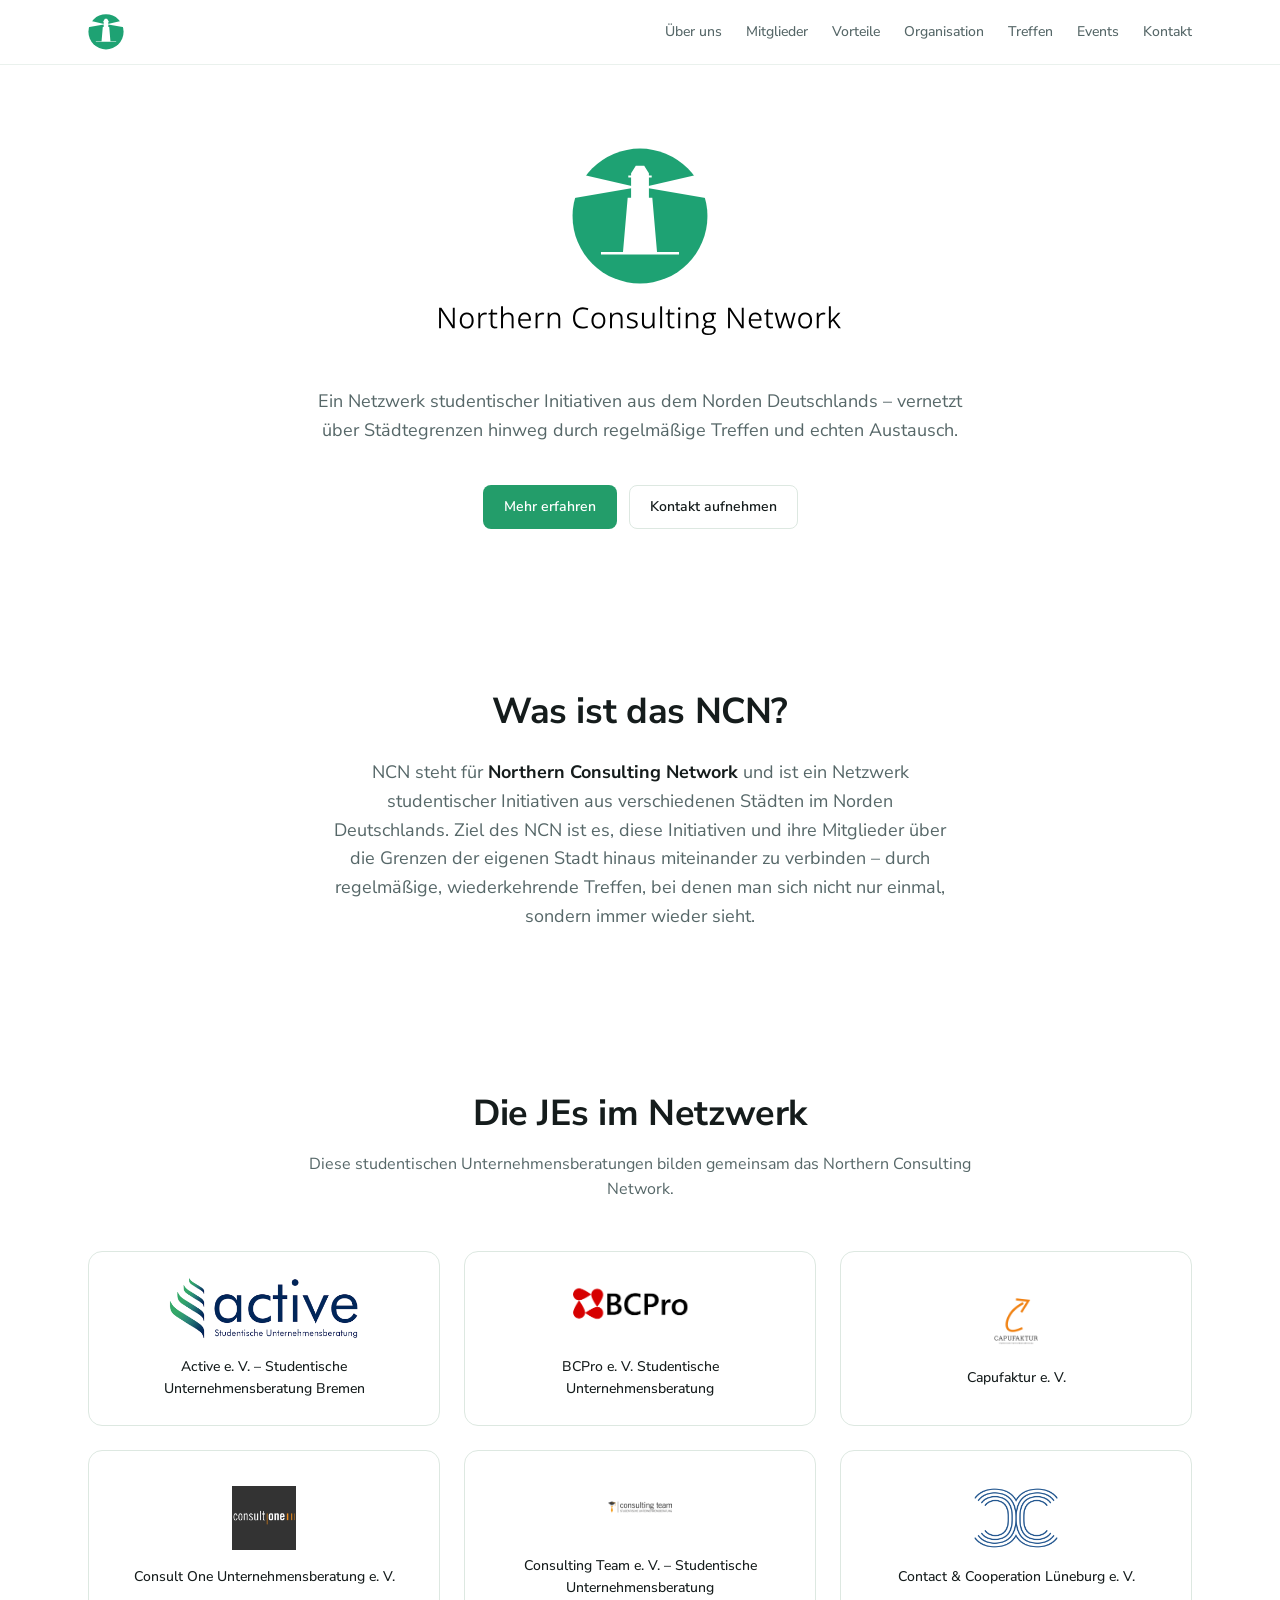
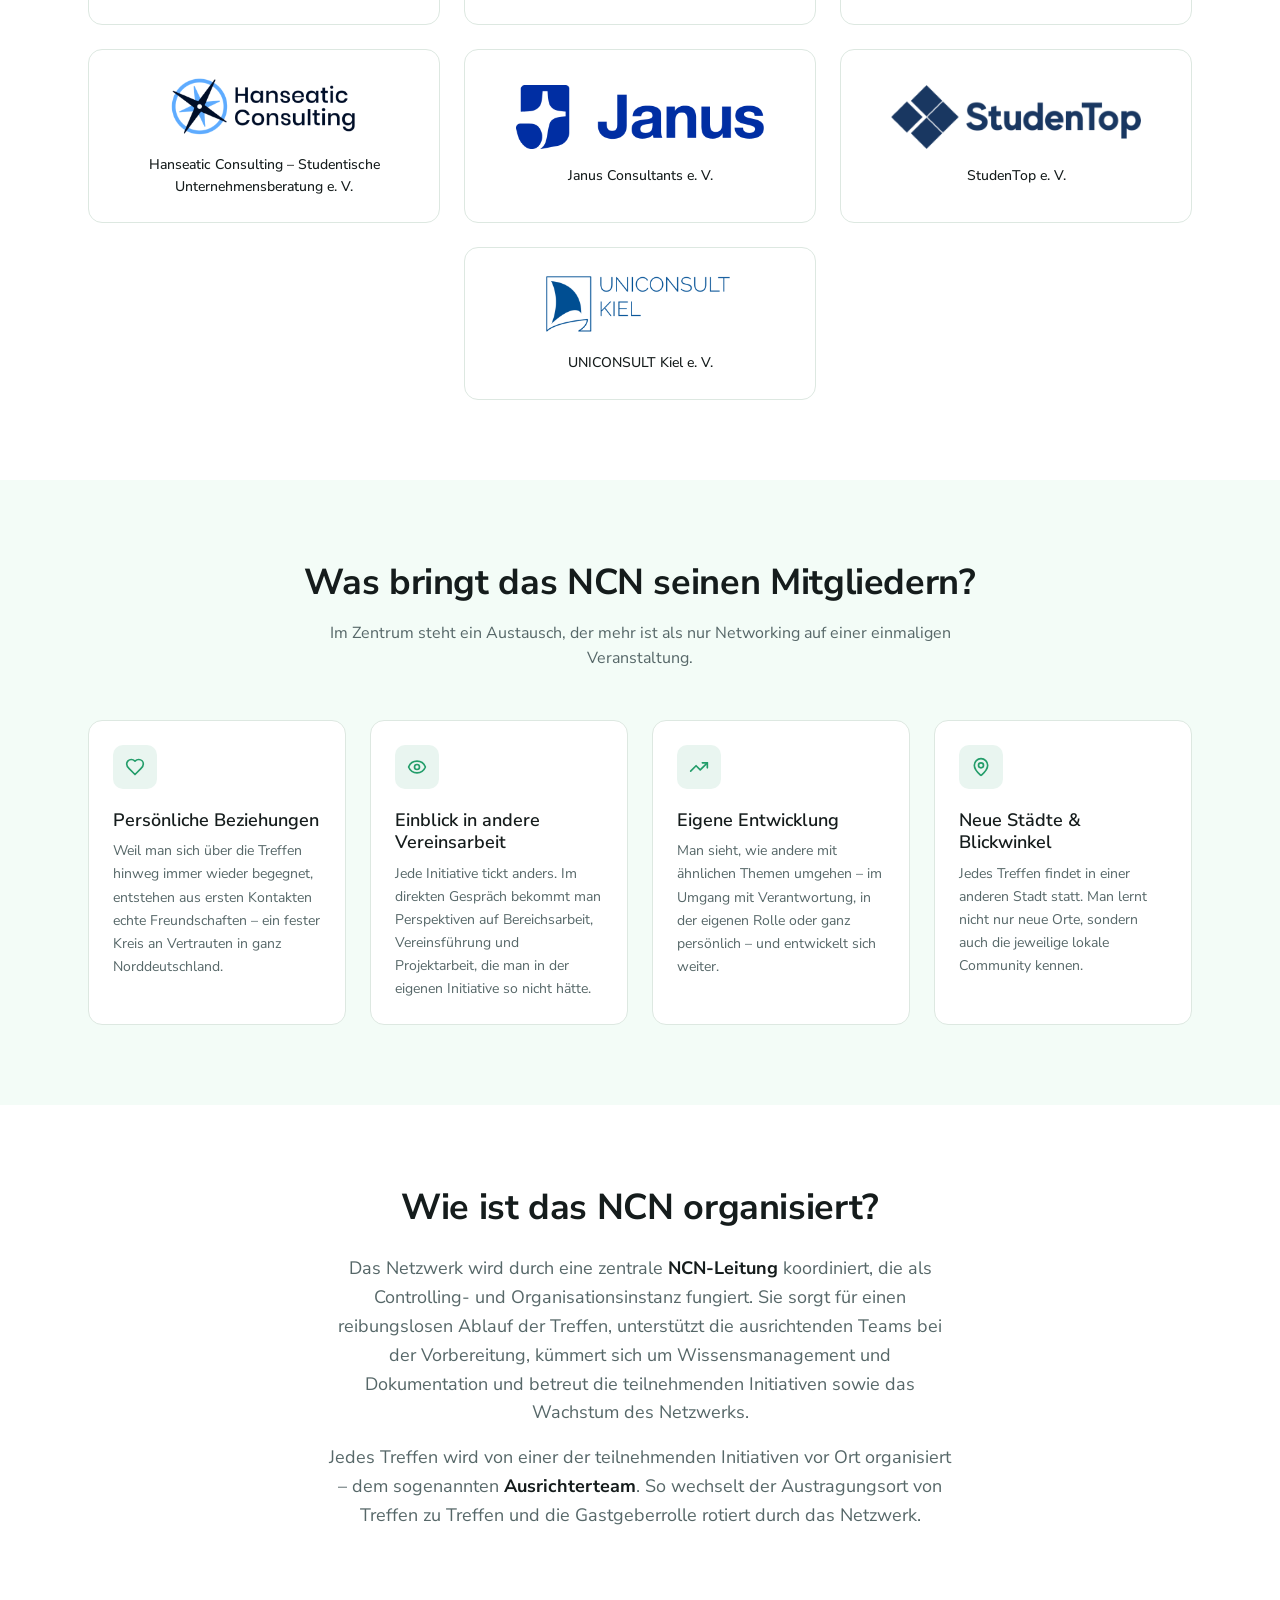
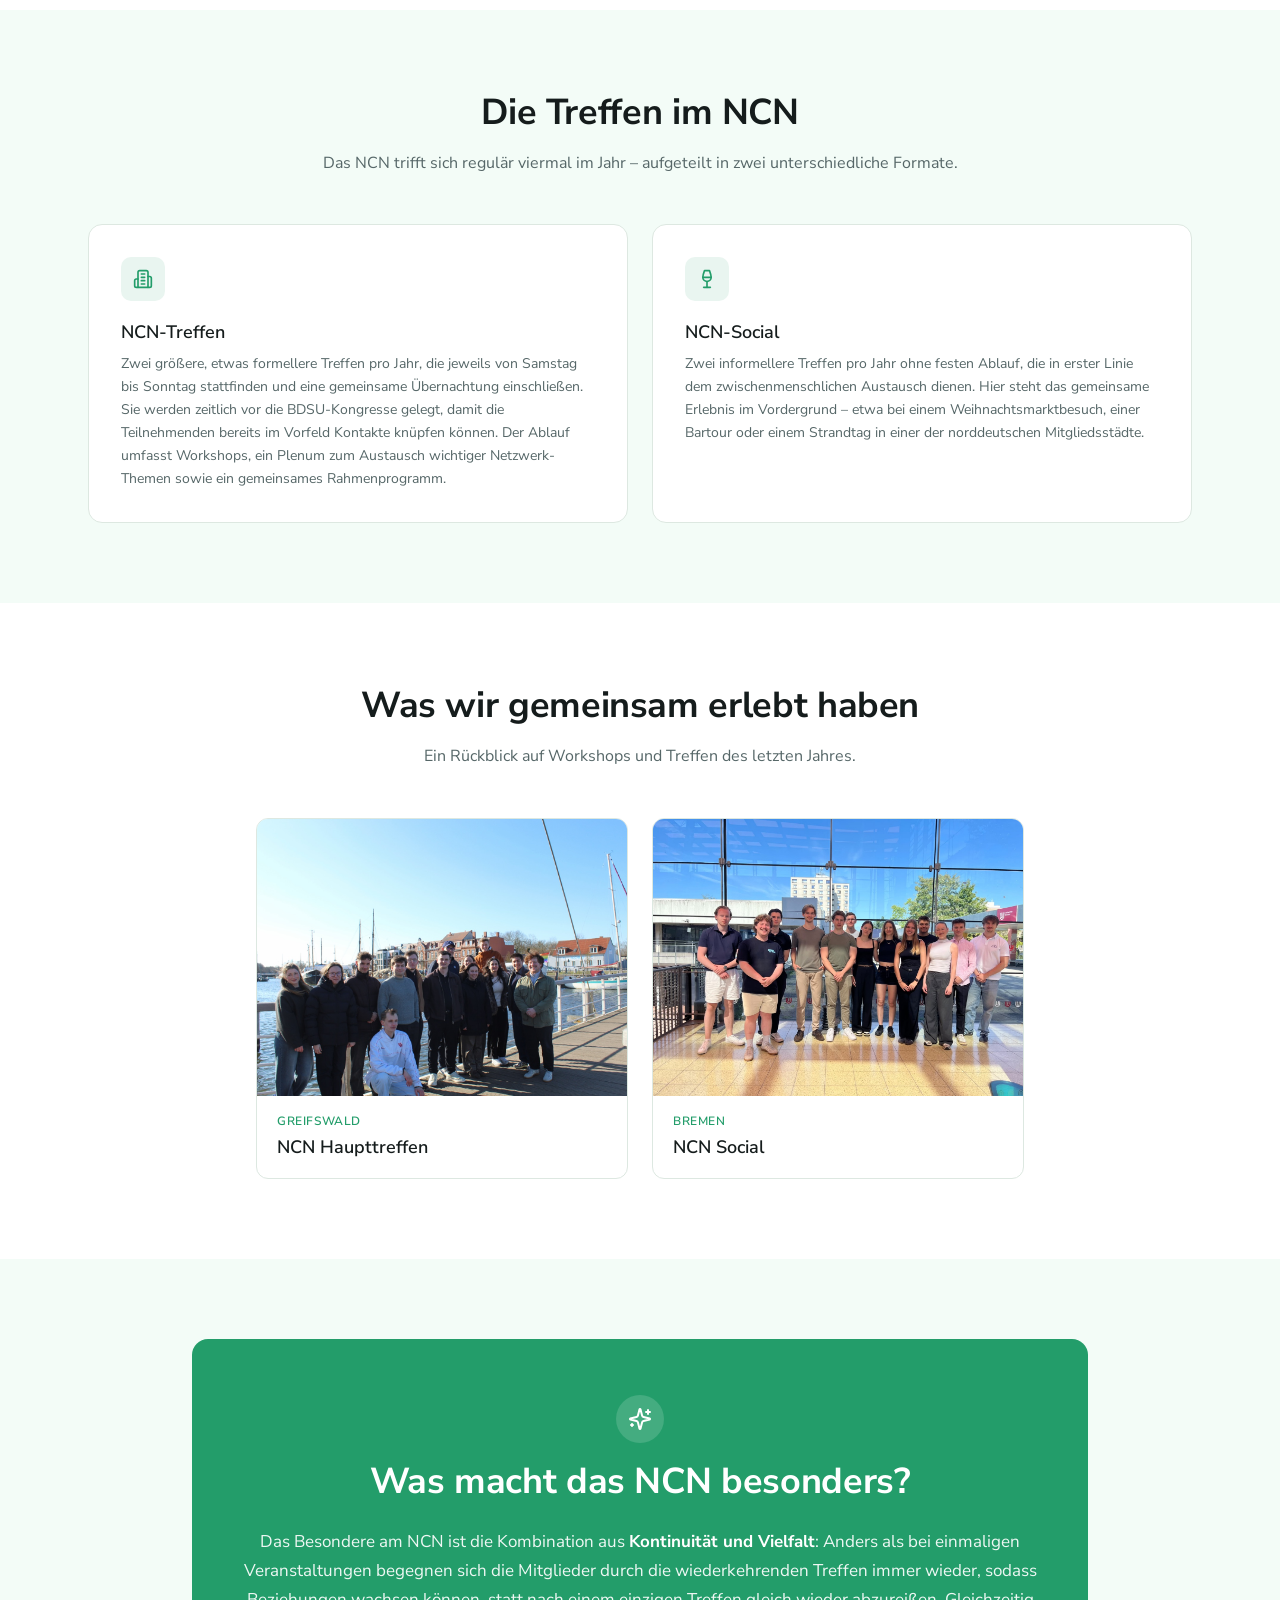
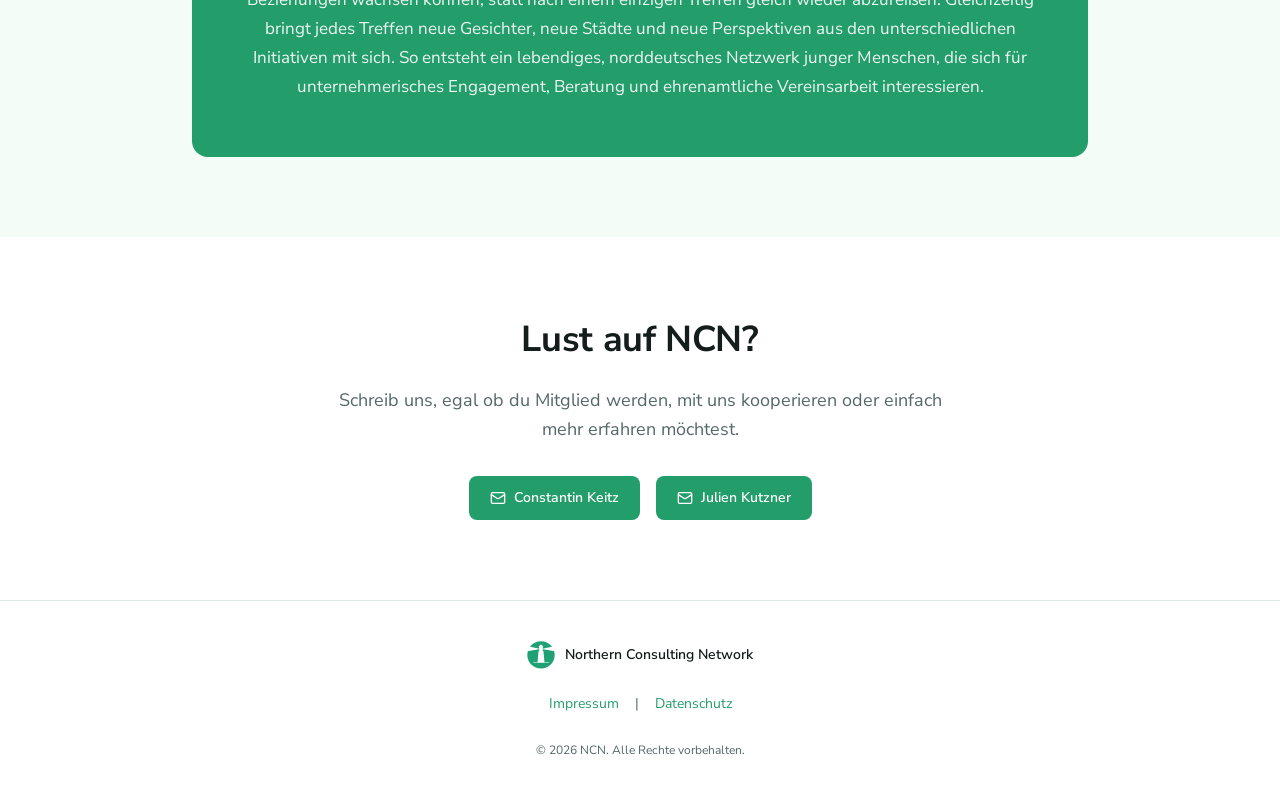
==== index.html @ 1b760aaa "Schreibweise e. V. bei allen Mitgliedern vereinheitlicht Co-Authored-By: Claude Opus 5.5 <noreply@an" ====
<!doctype html>
<html lang="de">
<head>
  <meta charset="utf-8">
  <meta name="viewport" content="width=device-width, initial-scale=1">
  <title>NCN – Northern Consulting Network</title>
  <meta name="description" content="Ein Netzwerk studentischer Initiativen aus dem Norden Deutschlands – vernetzt über Städtegrenzen hinweg durch regelmäßige Treffen und echten Austausch.">
  <meta name="theme-color" content="#239d6a">
  <meta property="og:title" content="NCN – Northern Consulting Network">
  <meta property="og:description" content="Ein Netzwerk studentischer Initiativen aus dem Norden Deutschlands.">
  <meta property="og:image" content="assets/logo/ncn-logo-schriftzug-1024.png">
  <meta property="og:type" content="website">
  <link rel="icon" type="image/svg+xml" href="assets/logo/ncn-logo.svg">
  <link rel="icon" type="image/png" sizes="512x512" href="assets/logo/ncn-logo-512.png">
  <link rel="apple-touch-icon" href="assets/logo/ncn-logo-1024-weisser-hintergrund.png">
  <link rel="preconnect" href="https://fonts.googleapis.com">
  <link rel="preconnect" href="https://fonts.gstatic.com" crossorigin>
  <link href="https://fonts.googleapis.com/css2?family=Nunito+Sans:wght@400;500;600;700;800&display=swap" rel="stylesheet">
  <link rel="stylesheet" href="styles.css">
</head>
<body>

<header class="header">
  <div class="container header__inner">
    <a class="header__logo" href="#top" aria-label="NCN – zum Seitenanfang">
      <img src="assets/logo/ncn-logo.svg" alt="NCN Logo" width="36" height="36">
    </a>
    <nav class="nav" id="nav" aria-label="Hauptnavigation">
      <ul>
        <li><a href="#about">Über uns</a></li>
        <li><a href="#members">Mitglieder</a></li>
        <li><a href="#benefits">Vorteile</a></li>
        <li><a href="#organisation">Organisation</a></li>
        <li><a href="#meetings">Treffen</a></li>
        <li><a href="#events">Events</a></li>
        <li><a href="#contact">Kontakt</a></li>
      </ul>
    </nav>
    <button class="nav-toggle" aria-label="Menü öffnen" aria-expanded="false" aria-controls="nav"><span></span></button>
  </div>
</header>

<main>
  <!-- Hero -->
  <section class="hero" id="top">
    <div class="container">
      <h1><img class="hero__logo" src="assets/logo/ncn-logo-schriftzug.svg" alt="NCN – Northern Consulting Network" width="418" height="226"></h1>
      <p>Ein Netzwerk studentischer Initiativen aus dem Norden Deutschlands – vernetzt über Städtegrenzen hinweg durch regelmäßige Treffen und echten Austausch.</p>
      <div class="hero__actions">
        <a class="btn btn--primary" href="#about">Mehr erfahren</a>
        <a class="btn btn--outline" href="#contact">Kontakt aufnehmen</a>
      </div>
    </div>
  </section>

  <!-- Über uns -->
  <section class="section" id="about">
    <div class="container narrow">
      <h2>Was ist das NCN?</h2>
      <p class="lead">NCN steht für <strong>Northern Consulting Network</strong> und ist ein Netzwerk studentischer Initiativen aus verschiedenen Städten im Norden Deutschlands. Ziel des NCN ist es, diese Initiativen und ihre Mitglieder über die Grenzen der eigenen Stadt hinaus miteinander zu verbinden – durch regelmäßige, wiederkehrende Treffen, bei denen man sich nicht nur einmal, sondern immer wieder sieht.</p>
    </div>
  </section>

  <!-- Mitglieder -->
  <section class="section" id="members">
    <div class="container">
      <div class="section-head">
        <h2>Die JEs im Netzwerk</h2>
        <p>Diese studentischen Unternehmensberatungen bilden gemeinsam das Northern Consulting Network.</p>
      </div>
      <div class="members">
        <a class="card member" href="https://www.active-bremen.de/" target="_blank" rel="noopener">
          <img src="assets/logos/active.png" alt="Active e. V. – Studentische Unternehmensberatung Bremen Logo" loading="lazy">
          <p>Active e.&nbsp;V. – Studentische Unternehmensberatung Bremen</p>
        </a>
        <a class="card member" href="https://bcpro.de/" target="_blank" rel="noopener">
          <img src="assets/logos/bcpro.png" alt="BCPro e. V. Studentische Unternehmensberatung Logo" loading="lazy">
          <p>BCPro e.&nbsp;V. Studentische Unternehmensberatung</p>
        </a>
        <a class="card member" href="https://www.capufaktur.de/" target="_blank" rel="noopener">
          <img src="assets/logos/capufaktur.png" alt="Capufaktur e. V. Logo" loading="lazy">
          <p>Capufaktur e.&nbsp;V.</p>
        </a>
        <a class="card member" href="https://consult-one.de/" target="_blank" rel="noopener">
          <img src="assets/logos/consultone.png" alt="Consult One Unternehmensberatung e. V. Logo" loading="lazy">
          <p>Consult One Unternehmensberatung e.&nbsp;V.</p>
        </a>
        <a class="card member" href="https://www.consulting-team.eu/" target="_blank" rel="noopener">
          <img src="assets/logos/consulting-team.png" alt="Consulting Team e. V. – Studentische Unternehmensberatung Logo" loading="lazy">
          <p>Consulting Team e.&nbsp;V. – Studentische Unternehmensberatung</p>
        </a>
        <a class="card member" href="https://www.contact-cooperation.de/" target="_blank" rel="noopener">
          <img src="assets/logos/cc.png" alt="Contact &amp; Cooperation Lüneburg e. V. Logo" loading="lazy">
          <p>Contact &amp; Cooperation Lüneburg e.&nbsp;V.</p>
        </a>
        <a class="card member" href="https://hanseaticconsulting.de/" target="_blank" rel="noopener">
          <img src="assets/logos/hanseatic.png" alt="Hanseatic Consulting – Studentische Unternehmensberatung e. V. Logo" loading="lazy">
          <p>Hanseatic Consulting – Studentische Unternehmensberatung e.&nbsp;V.</p>
        </a>
        <a class="card member" href="https://janus-consultants.de/" target="_blank" rel="noopener">
          <img src="assets/logos/janus.png" alt="Janus Consultants e. V. Logo" loading="lazy">
          <p>Janus Consultants e.&nbsp;V.</p>
        </a>
        <a class="card member" href="https://studentop.de/" target="_blank" rel="noopener">
          <img src="assets/logos/studentop.png" alt="StudenTop e. V. Logo" loading="lazy">
          <p>StudenTop e.&nbsp;V.</p>
        </a>
        <a class="card member" href="https://uniconsult-kiel.de/" target="_blank" rel="noopener">
          <img src="assets/logos/uniconsult.png" alt="UNICONSULT Kiel e. V. Logo" loading="lazy">
          <p>UNICONSULT Kiel e.&nbsp;V.</p>
        </a>
      </div>
    </div>
  </section>

  <!-- Vorteile -->
  <section class="section section--alt" id="benefits">
    <div class="container">
      <div class="section-head">
        <h2>Was bringt das NCN seinen Mitgliedern?</h2>
        <p>Im Zentrum steht ein Austausch, der mehr ist als nur Networking auf einer einmaligen Veranstaltung.</p>
      </div>
      <div class="benefits">
        <div class="card feature">
          <div class="feature__icon"><svg viewBox="0 0 24 24" fill="none" stroke="currentColor" stroke-width="2" stroke-linecap="round" stroke-linejoin="round" aria-hidden="true"><path d="M19 14c1.49-1.46 3-3.21 3-5.5A5.5 5.5 0 0 0 16.5 3c-1.76 0-3 .5-4.5 2-1.5-1.5-2.74-2-4.5-2A5.5 5.5 0 0 0 2 8.5c0 2.3 1.5 4.050 3 5.5l7 7Z"/></svg></div>
          <h3>Persönliche Beziehungen</h3>
          <p>Weil man sich über die Treffen hinweg immer wieder begegnet, entstehen aus ersten Kontakten echte Freundschaften – ein fester Kreis an Vertrauten in ganz Norddeutschland.</p>
        </div>
        <div class="card feature">
          <div class="feature__icon"><svg viewBox="0 0 24 24" fill="none" stroke="currentColor" stroke-width="2" stroke-linecap="round" stroke-linejoin="round" aria-hidden="true"><path d="M2.06 12.35a1 1 0 0 1 0-.7 10.75 10.75 0 0 1 19.88 0 1 1 0 0 1 0 .7 10.75 10.75 0 0 1-19.88 0"/><circle cx="12" cy="12" r="3"/></svg></div>
          <h3>Einblick in andere Vereinsarbeit</h3>
          <p>Jede Initiative tickt anders. Im direkten Gespräch bekommt man Perspektiven auf Bereichsarbeit, Vereinsführung und Projektarbeit, die man in der eigenen Initiative so nicht hätte.</p>
        </div>
        <div class="card feature">
          <div class="feature__icon"><svg viewBox="0 0 24 24" fill="none" stroke="currentColor" stroke-width="2" stroke-linecap="round" stroke-linejoin="round" aria-hidden="true"><path d="M16 7h6v6"/><path d="m22 7-8.5 8.5-5-5L2 17"/></svg></div>
          <h3>Eigene Entwicklung</h3>
          <p>Man sieht, wie andere mit ähnlichen Themen umgehen – im Umgang mit Verantwortung, in der eigenen Rolle oder ganz persönlich – und entwickelt sich weiter.</p>
        </div>
        <div class="card feature">
          <div class="feature__icon"><svg viewBox="0 0 24 24" fill="none" stroke="currentColor" stroke-width="2" stroke-linecap="round" stroke-linejoin="round" aria-hidden="true"><path d="M20 10c0 4.99-5.54 10.19-7.4 11.8a1 1 0 0 1-1.2 0C9.540 20.19 4 14.99 4 10a8 8 0 0 1 16 0"/><circle cx="12" cy="10" r="3"/></svg></div>
          <h3>Neue Städte &amp; Blickwinkel</h3>
          <p>Jedes Treffen findet in einer anderen Stadt statt. Man lernt nicht nur neue Orte, sondern auch die jeweilige lokale Community kennen.</p>
        </div>
      </div>
    </div>
  </section>

  <!-- Organisation -->
  <section class="section" id="organisation">
    <div class="container narrow">
      <h2>Wie ist das NCN organisiert?</h2>
      <p class="lead">Das Netzwerk wird durch eine zentrale <strong>NCN-Leitung</strong> koordiniert, die als Controlling- und Organisationsinstanz fungiert. Sie sorgt für einen reibungslosen Ablauf der Treffen, unterstützt die ausrichtenden Teams bei der Vorbereitung, kümmert sich um Wissensmanagement und Dokumentation und betreut die teilnehmenden Initiativen sowie das Wachstum des Netzwerks.</p>
      <p class="lead">Jedes Treffen wird von einer der teilnehmenden Initiativen vor Ort organisiert – dem sogenannten <strong>Ausrichterteam</strong>. So wechselt der Austragungsort von Treffen zu Treffen und die Gastgeberrolle rotiert durch das Netzwerk.</p>
    </div>
  </section>

  <!-- Treffen -->
  <section class="section section--alt" id="meetings">
    <div class="container">
      <div class="section-head">
        <h2>Die Treffen im NCN</h2>
        <p>Das NCN trifft sich regulär viermal im Jahr – aufgeteilt in zwei unterschiedliche Formate.</p>
      </div>
      <div class="meetings">
        <div class="card feature">
          <div class="feature__icon"><svg viewBox="0 0 24 24" fill="none" stroke="currentColor" stroke-width="2" stroke-linecap="round" stroke-linejoin="round" aria-hidden="true"><path d="M6 22V4a2 2 0 0 1 2-2h8a2 2 0 0 1 2 2v18Z"/><path d="M6 12H4a2 2 0 0 0-2 2v6a2 2 0 0 0 2 2h2"/><path d="M18 9h2a2 2 0 0 1 2 2v9a2 2 0 0 1-2 2h-2"/><path d="M10 6h4"/><path d="M10 10h4"/><path d="M10 14h4"/><path d="M10 18h4"/></svg></div>
          <h3>NCN-Treffen</h3>
          <p>Zwei größere, etwas formellere Treffen pro Jahr, die jeweils von Samstag bis Sonntag stattfinden und eine gemeinsame Übernachtung einschließen. Sie werden zeitlich vor die BDSU-Kongresse gelegt, damit die Teilnehmenden bereits im Vorfeld Kontakte knüpfen können. Der Ablauf umfasst Workshops, ein Plenum zum Austausch wichtiger Netzwerk-Themen sowie ein gemeinsames Rahmenprogramm.</p>
        </div>
        <div class="card feature">
          <div class="feature__icon"><svg viewBox="0 0 24 24" fill="none" stroke="currentColor" stroke-width="2" stroke-linecap="round" stroke-linejoin="round" aria-hidden="true"><path d="M8 22h8"/><path d="M7 10h10"/><path d="M12 15v7"/><path d="M12 15a5 5 0 0 0 5-5c0-2-.5-4-2-8H9c-1.5 4-2 6-2 8a5 5 0 0 0 5 5Z"/></svg></div>
          <h3>NCN-Social</h3>
          <p>Zwei informellere Treffen pro Jahr ohne festen Ablauf, die in erster Linie dem zwischenmenschlichen Austausch dienen. Hier steht das gemeinsame Erlebnis im Vordergrund – etwa bei einem Weihnachtsmarktbesuch, einer Bartour oder einem Strandtag in einer der norddeutschen Mitgliedsstädte.</p>
        </div>
      </div>
    </div>
  </section>

  <!-- Events -->
  <section class="section" id="events">
    <div class="container">
      <div class="section-head">
        <h2>Was wir gemeinsam erlebt haben</h2>
        <p>Ein Rückblick auf Workshops und Treffen des letzten Jahres.</p>
      </div>
      <div class="events">
        <article class="card event">
          <div class="event__img"><img src="assets/events/greifswald.jpg" alt="NCN Haupttreffen" loading="lazy"></div>
          <div class="event__body">
            <p class="event__city">Greifswald</p>
            <h3>NCN Haupttreffen</h3>
          </div>
        </article>
        <article class="card event">
          <div class="event__img"><img src="assets/events/bremen.jpg" alt="NCN Social" loading="lazy"></div>
          <div class="event__body">
            <p class="event__city">Bremen</p>
            <h3>NCN Social</h3>
          </div>
        </article>
      </div>
    </div>
  </section>

  <!-- Besonderheit -->
  <section class="section section--alt">
    <div class="container">
      <div class="special">
        <div class="special__icon"><svg viewBox="0 0 24 24" fill="none" stroke="currentColor" stroke-width="2" stroke-linecap="round" stroke-linejoin="round" aria-hidden="true"><path d="M9.94 15.5A2 2 0 0 0 8.5 14.06l-6.14-1.58a.5.5 0 0 1 0-.96L8.5 9.94A2 2 0 0 0 9.94 8.5l1.58-6.14a.5.5 0 0 1 .96 0L14.06 8.5A2 2 0 0 0 15.5 9.94l6.14 1.58a.5.5 0 0 1 0 .96L15.5 14.06a2 2 0 0 0-1.44 1.44l-1.58 6.14a.5.5 0 0 1-.96 0z"/><path d="M20 3v4"/><path d="M22 5h-4"/><path d="M4 17v2"/><path d="M5 18H3"/></svg></div>
        <h2>Was macht das NCN besonders?</h2>
        <p>Das Besondere am NCN ist die Kombination aus <strong>Kontinuität und Vielfalt</strong>: Anders als bei einmaligen Veranstaltungen begegnen sich die Mitglieder durch die wiederkehrenden Treffen immer wieder, sodass Beziehungen wachsen können, statt nach einem einzigen Treffen gleich wieder abzureißen. Gleichzeitig bringt jedes Treffen neue Gesichter, neue Städte und neue Perspektiven aus den unterschiedlichen Initiativen mit sich. So entsteht ein lebendiges, norddeutsches Netzwerk junger Menschen, die sich für unternehmerisches Engagement, Beratung und ehrenamtliche Vereinsarbeit interessieren.</p>
      </div>
    </div>
  </section>

  <!-- Kontakt -->
  <section class="section" id="contact">
    <div class="container narrow">
      <h2>Lust auf NCN?</h2>
      <p class="lead">Schreib uns, egal ob du Mitglied werden, mit uns kooperieren oder einfach mehr erfahren möchtest.</p>
      <div class="contact__actions">
        <a class="btn btn--primary" href="mailto:constantin.keitz@bcpro.de">
          <svg viewBox="0 0 24 24" fill="none" stroke="currentColor" stroke-width="2" stroke-linecap="round" stroke-linejoin="round" aria-hidden="true"><path d="m22 7-8.991 5.727a2 2 0 0 1-2.009 0L2 7"/><rect x="2" y="4" width="20" height="16" rx="2"/></svg>
          Constantin Keitz
        </a>
        <a class="btn btn--primary" href="mailto:julien-finley.kutzner@bcpro.de">
          <svg viewBox="0 0 24 24" fill="none" stroke="currentColor" stroke-width="2" stroke-linecap="round" stroke-linejoin="round" aria-hidden="true"><path d="m22 7-8.991 5.727a2 2 0 0 1-2.009 0L2 7"/><rect x="2" y="4" width="20" height="16" rx="2"/></svg>
          Julien Kutzner
        </a>
      </div>
    </div>
  </section>
</main>

<footer class="footer">
  <div class="container">
    <div class="footer__brand"><img src="assets/logo/ncn-logo.svg" alt="" width="28" height="28"><span>Northern Consulting Network</span></div>
    <div class="footer__links"><a href="impressum.html">Impressum</a><span>|</span><a href="datenschutz.html">Datenschutz</a></div>
    <p class="footer__copy">© <span id="year">2026</span> NCN. Alle Rechte vorbehalten.</p>
  </div>
</footer>

<script src="main.js"></script>
</body>
</html>
---- styles.css ----
/* NCN – Northern Consulting Network */
:root {
  --primary: #239d6a;
  --primary-dark: #1d8659;
  --primary-soft: #e9f5f0;
  --ink: #151c1c;
  --muted: #566768;
  --line: #dde8e1;
  --bg: #ffffff;
  --bg-alt: #f3fcf7;
  --max: 1152px;
}

*, *::before, *::after { box-sizing: border-box; }
html { scroll-behavior: smooth; scroll-padding-top: 64px; }
body {
  margin: 0;
  font-family: "Nunito Sans", ui-sans-serif, system-ui, -apple-system, sans-serif;
  font-size: 16px;
  line-height: 1.6;
  color: var(--ink);
  background: var(--bg);
  -webkit-font-smoothing: antialiased;
}
img { max-width: 100%; display: block; }
h1, h2, h3 { margin: 0; line-height: 1.25; }
h2 { font-size: clamp(1.875rem, 4vw, 2.25rem); font-weight: 700; letter-spacing: -.01em; }
h3 { font-size: 1.125rem; font-weight: 600; }
p { margin: 0; }
strong { font-weight: 700; color: var(--ink); }

.container { max-width: var(--max); margin: 0 auto; padding: 0 24px; }
.narrow { max-width: 672px; margin: 0 auto; text-align: center; }
.section { padding: 80px 0; }
.section--alt { background: var(--bg-alt); }
.section-head { max-width: 672px; margin: 0 auto 48px; text-align: center; }
.section-head p { margin-top: 16px; color: var(--muted); }
.lead { margin-top: 24px; font-size: 1.125rem; color: var(--muted); }
.lead + .lead { margin-top: 16px; }

/* Buttons */
.btn {
  display: inline-flex; align-items: center; justify-content: center; gap: 8px;
  padding: 10px 20px; border-radius: 8px; border: 1px solid transparent;
  font: inherit; font-size: .875rem; font-weight: 600; text-decoration: none;
  transition: background-color .2s, border-color .2s;
}
.btn--primary { background: var(--primary); color: #fff; }
.btn--primary:hover { background: var(--primary-dark); }
.btn--outline { background: #fff; color: var(--ink); border-color: var(--line); }
.btn--outline:hover { background: var(--bg-alt); }
.btn svg { width: 16px; height: 16px; }

/* Header */
.header {
  position: sticky; top: 0; z-index: 40;
  background: rgba(255, 255, 255, .8);
  backdrop-filter: blur(8px); -webkit-backdrop-filter: blur(8px);
  border-bottom: 1px solid rgba(221, 232, 225, .6);
}
.header__inner { display: flex; align-items: center; justify-content: space-between; height: 64px; }
.header__logo img { width: 36px; height: 36px; }
.nav ul { display: flex; gap: 24px; list-style: none; margin: 0; padding: 0; }
.nav a { color: var(--muted); font-size: .875rem; font-weight: 500; text-decoration: none; }
.nav a:hover { color: var(--primary); }
.nav-toggle {
  display: none; width: 40px; height: 40px; border: 1px solid var(--line); border-radius: 8px;
  background: #fff; cursor: pointer; align-items: center; justify-content: center;
}
.nav-toggle span, .nav-toggle span::before, .nav-toggle span::after {
  content: ""; display: block; width: 18px; height: 2px; background: var(--ink); border-radius: 2px;
  position: relative; transition: transform .2s, background .2s;
}
.nav-toggle span::before { position: absolute; top: -6px; }
.nav-toggle span::after { position: absolute; top: 6px; }
.header.nav-open .nav-toggle span { background: transparent; }
.header.nav-open .nav-toggle span::before { transform: translateY(6px) rotate(45deg); }
.header.nav-open .nav-toggle span::after { transform: translateY(-6px) rotate(-45deg); }

/* Hero */
.hero { padding: 64px 0 80px; text-align: center; }
.hero__logo { width: 418px; max-width: 100%; margin: 0 auto; }
.hero p { max-width: 672px; margin: 32px auto 0; font-size: 1.125rem; color: var(--muted); }
.hero__actions { margin-top: 40px; display: flex; gap: 12px; justify-content: center; flex-wrap: wrap; }

/* Cards (Mitglieder, Vorteile, Treffen, Events) */
.card { background: #fff; border: 1px solid var(--line); border-radius: 14px; }

.members { display: grid; grid-template-columns: repeat(3, minmax(0, 1fr)); gap: 24px; }
.member {
  display: flex; flex-direction: column; align-items: center; justify-content: center; gap: 16px;
  padding: 24px; text-align: center; text-decoration: none; color: var(--ink);
  transition: box-shadow .2s, border-color .2s;
}
.member:hover { border-color: var(--primary); box-shadow: 0 4px 12px rgba(21, 28, 28, .06); }
.member img { height: 64px; width: auto; max-width: 100%; object-fit: contain; }
.member p { font-size: .875rem; font-weight: 500; max-width: 100%; overflow-wrap: break-word; }
.members .member:last-child:nth-child(3n+1) { grid-column-start: 2; }

.benefits { display: grid; grid-template-columns: repeat(4, 1fr); gap: 24px; }
.meetings { display: grid; grid-template-columns: repeat(2, 1fr); gap: 24px; }
.feature { padding: 24px; }
.feature__icon {
  width: 44px; height: 44px; margin-bottom: 20px; border-radius: 10px;
  display: flex; align-items: center; justify-content: center;
  background: var(--primary-soft); color: var(--primary);
}
.feature__icon svg { width: 20px; height: 20px; }
.feature p { margin-top: 8px; font-size: .875rem; color: var(--muted); line-height: 1.65; }
.meetings .feature { padding: 32px; }

.events { display: grid; grid-template-columns: repeat(2, 1fr); gap: 24px; max-width: 768px; margin: 0 auto; }
.event { overflow: hidden; border-radius: 12px; transition: box-shadow .2s; }
.event:hover { box-shadow: 0 4px 12px rgba(21, 28, 28, .08); }
.event__img { aspect-ratio: 4 / 3; overflow: hidden; background: var(--bg-alt); }
.event__img img { width: 100%; height: 100%; object-fit: cover; transition: transform .5s; }
.event:hover .event__img img { transform: scale(1.05); }
.event__body { padding: 16px 20px 20px; }
.event__city { font-size: .75rem; font-weight: 600; letter-spacing: .05em; text-transform: uppercase; color: var(--primary); }
.event h3 { margin-top: 4px; }

/* Besonderheit */
.special {
  max-width: 896px; margin: 0 auto; padding: 56px 48px; border-radius: 16px;
  background: var(--primary); color: #fff; text-align: center;
}
.special__icon {
  width: 48px; height: 48px; margin: 0 auto 16px; border-radius: 999px;
  display: flex; align-items: center; justify-content: center; background: rgba(255, 255, 255, .15);
}
.special__icon svg { width: 24px; height: 24px; }
.special p { margin-top: 24px; font-size: 1.0625rem; line-height: 1.7; color: rgba(255, 255, 255, .92); }
.special strong { color: #fff; }

/* Kontakt */
.contact__actions { margin-top: 32px; display: flex; gap: 16px; justify-content: center; flex-wrap: wrap; }

/* Footer */
.footer { border-top: 1px solid var(--line); padding: 40px 0; text-align: center; font-size: .875rem; color: var(--muted); }
.footer__brand { display: inline-flex; align-items: center; gap: 10px; font-weight: 600; color: var(--ink); }
.footer__brand img { width: 28px; height: 28px; }
.footer__links { margin-top: 6px; align-items: center; display: flex; gap: 12px; justify-content: center; }
.footer__links a { color: var(--primary); text-decoration: none; padding: 10px 4px; }
.footer__links a:hover { text-decoration: underline; }
.footer__copy { margin-top: 16px; font-size: .75rem; }

/* Rechtstexte */
.legal { padding: 64px 0 96px; }
.legal .container { max-width: 780px; }
.legal h1 { font-size: clamp(1.6rem, 7vw, 2.2rem); overflow-wrap: break-word; font-weight: 800; margin-bottom: 32px; }
.legal h2 { font-size: 1.3rem; margin: 36px 0 10px; }
.legal p, .legal li { color: #33434a; }
.legal p + p { margin-top: .8em; }
.legal h3 { font-size: 1rem; margin: 20px 0 6px; }
.legal ul { margin: .6em 0 .8em; padding-left: 1.4em; }
.legal li + li { margin-top: .2em; }
.legal a { color: var(--primary); text-decoration: none; word-break: break-word; }
.legal a:hover { text-decoration: underline; }
.legal p.legal__date { margin-top: 40px; color: var(--muted); font-size: .9rem; }
.todo { background: #fff4d6; padding: 1px 6px; border-radius: 4px; font-weight: 700; color: #7a5600; }

/* Responsive */
@media (max-width: 1024px) {
  .benefits { grid-template-columns: repeat(2, 1fr); }
}
@media (max-width: 860px) {
  .nav-toggle { display: inline-flex; }
  .nav {
    position: absolute; top: 64px; left: 0; right: 0; display: none;
    background: #fff; border-bottom: 1px solid var(--line); padding: 8px 16px 16px;
  }
  .header.nav-open .nav { display: block; }
  .nav ul { flex-direction: column; gap: 0; }
  .nav a { display: block; padding: 12px 8px; font-size: 1rem; }
}
@media (max-width: 640px) {
  .container { padding: 0 16px; }
  .section { padding: 64px 0; }
  .hero { padding: 40px 0 64px; }
  .hero__logo { width: 300px; }
  .members { grid-template-columns: repeat(2, minmax(0, 1fr)); gap: 12px; }
  .member { padding: 16px 12px; }
  .member img { height: 52px; }
  .members .member:last-child:nth-child(3n+1) { grid-column-start: auto; }
  .benefits, .meetings, .events { grid-template-columns: 1fr; }
  .special { padding: 40px 20px; }
}
@media (max-width: 480px) {
  .members { grid-template-columns: 1fr; gap: 12px; }
  .member { flex-direction: row; justify-content: flex-start; gap: 16px; padding: 14px 16px; text-align: left; }
  .member img { flex: 0 0 88px; width: 88px; height: 48px; }
}
@media (prefers-reduced-motion: reduce) {
  html { scroll-behavior: auto; }
  * { transition: none !important; }
}
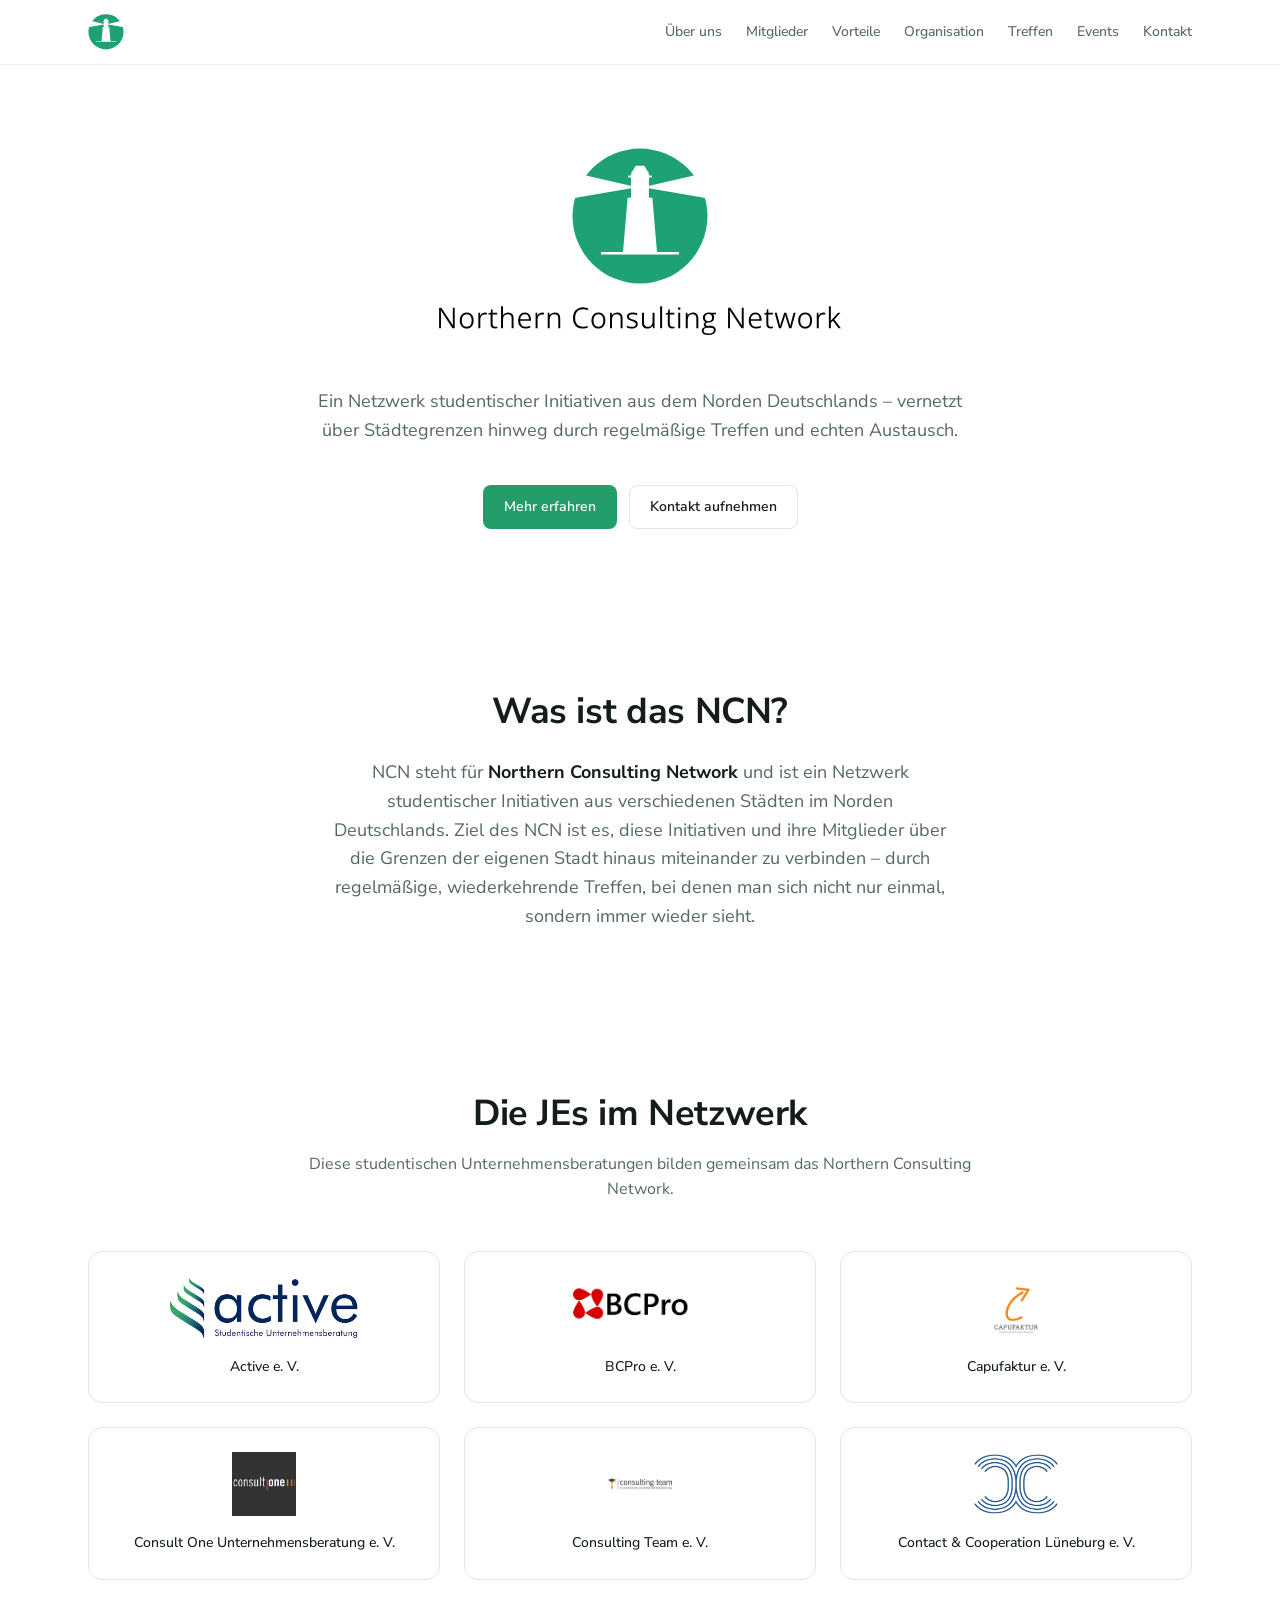
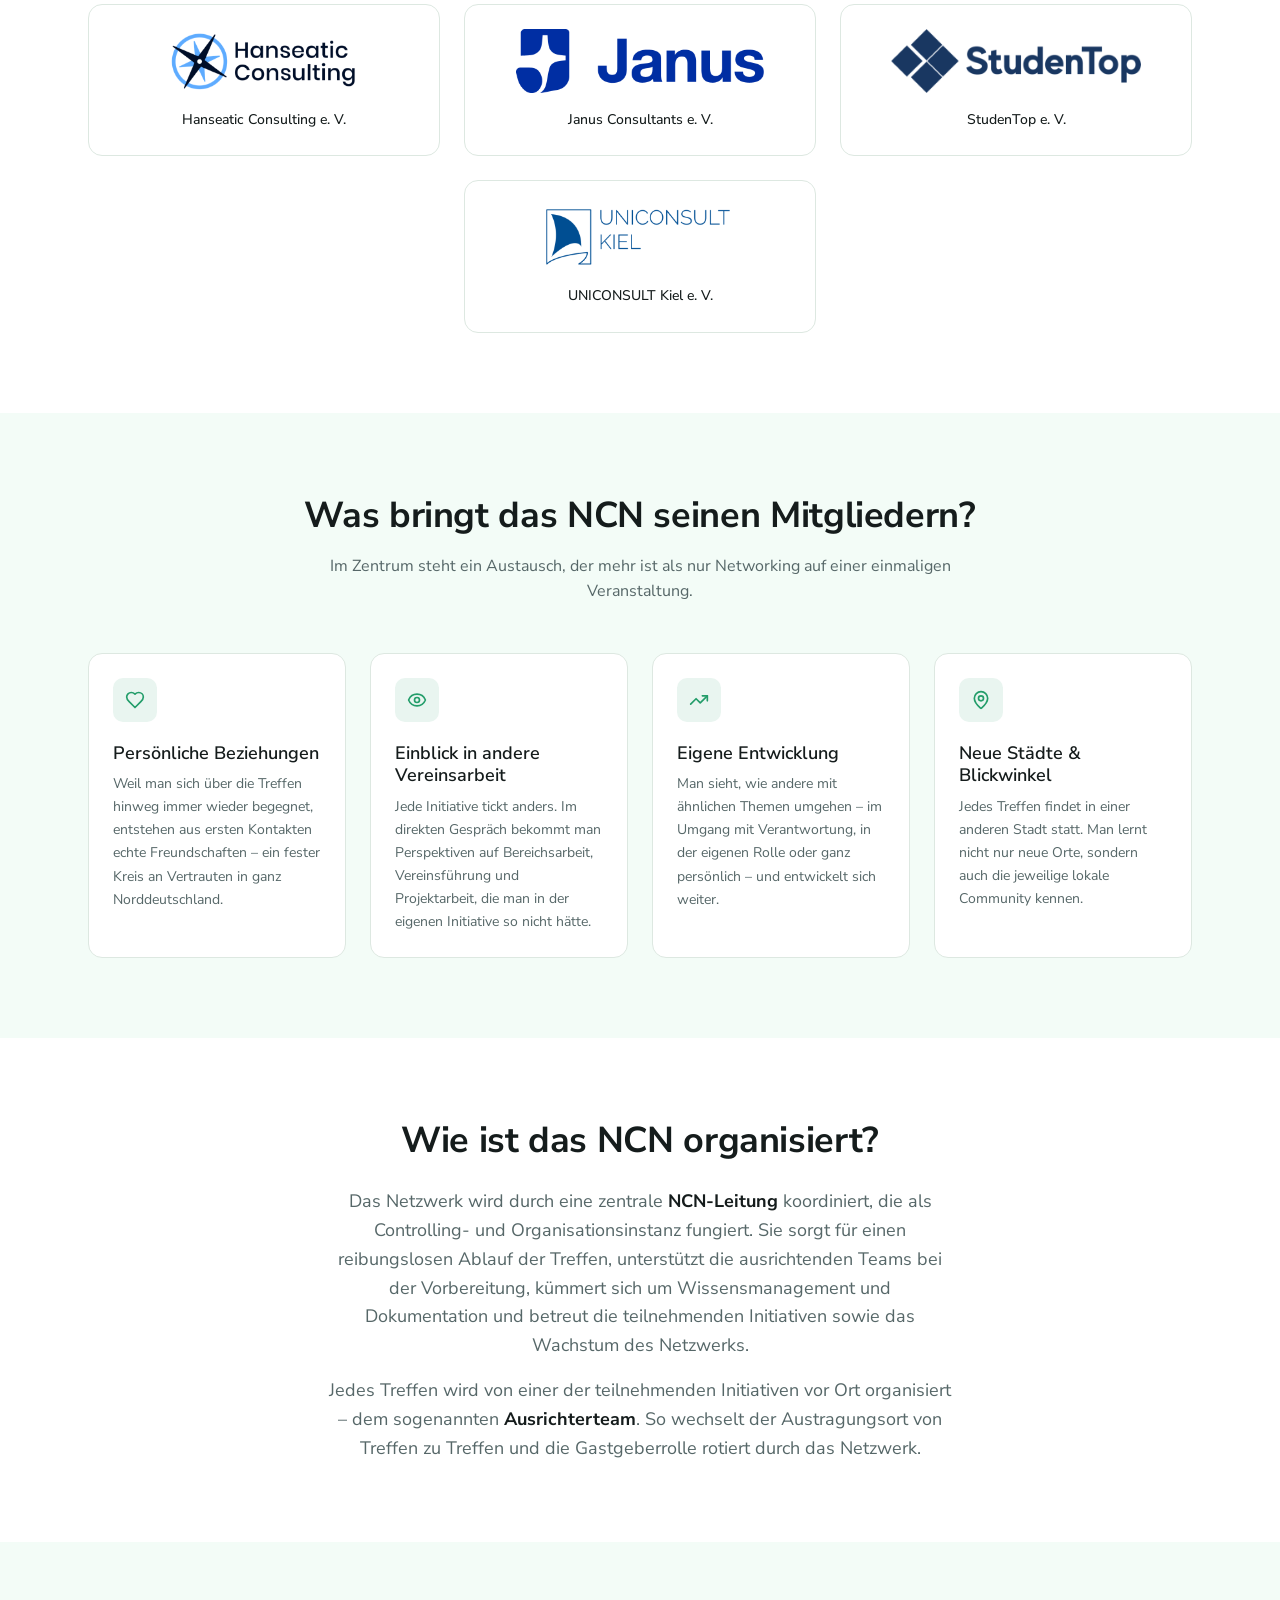
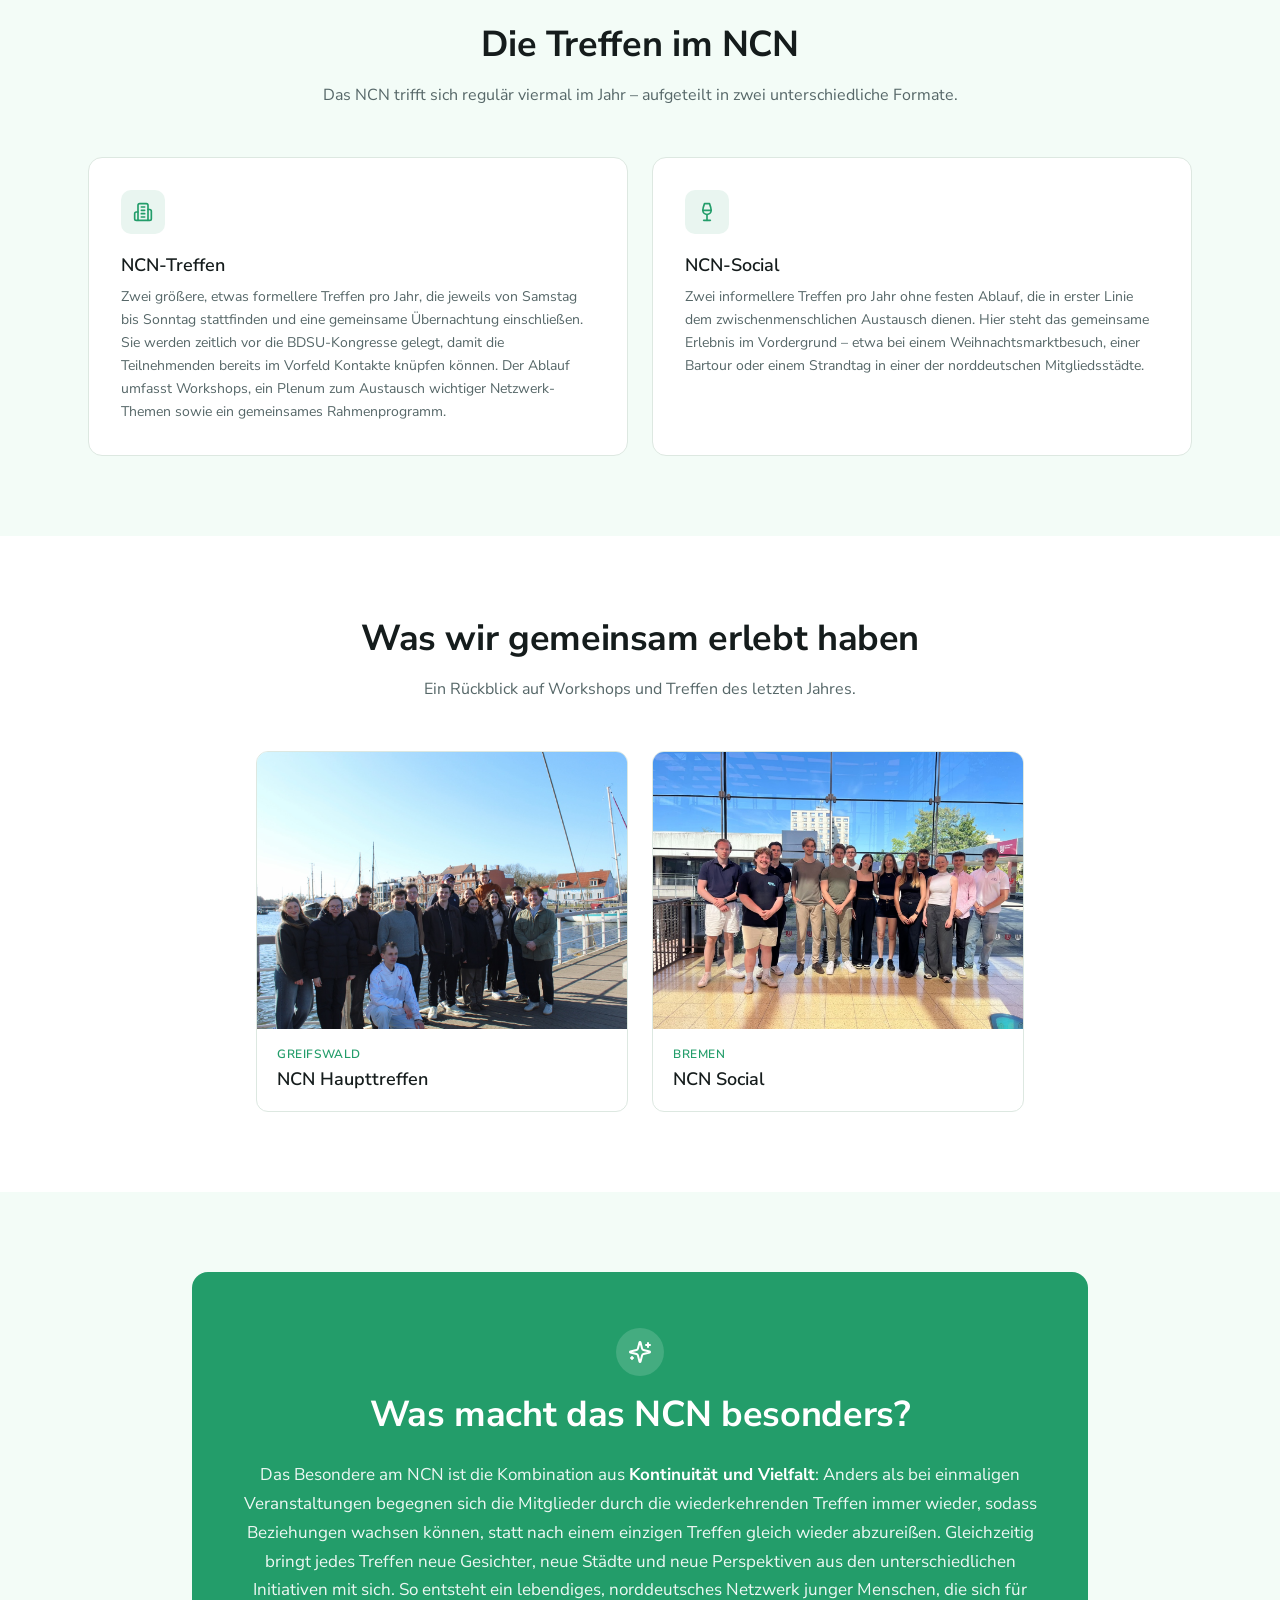
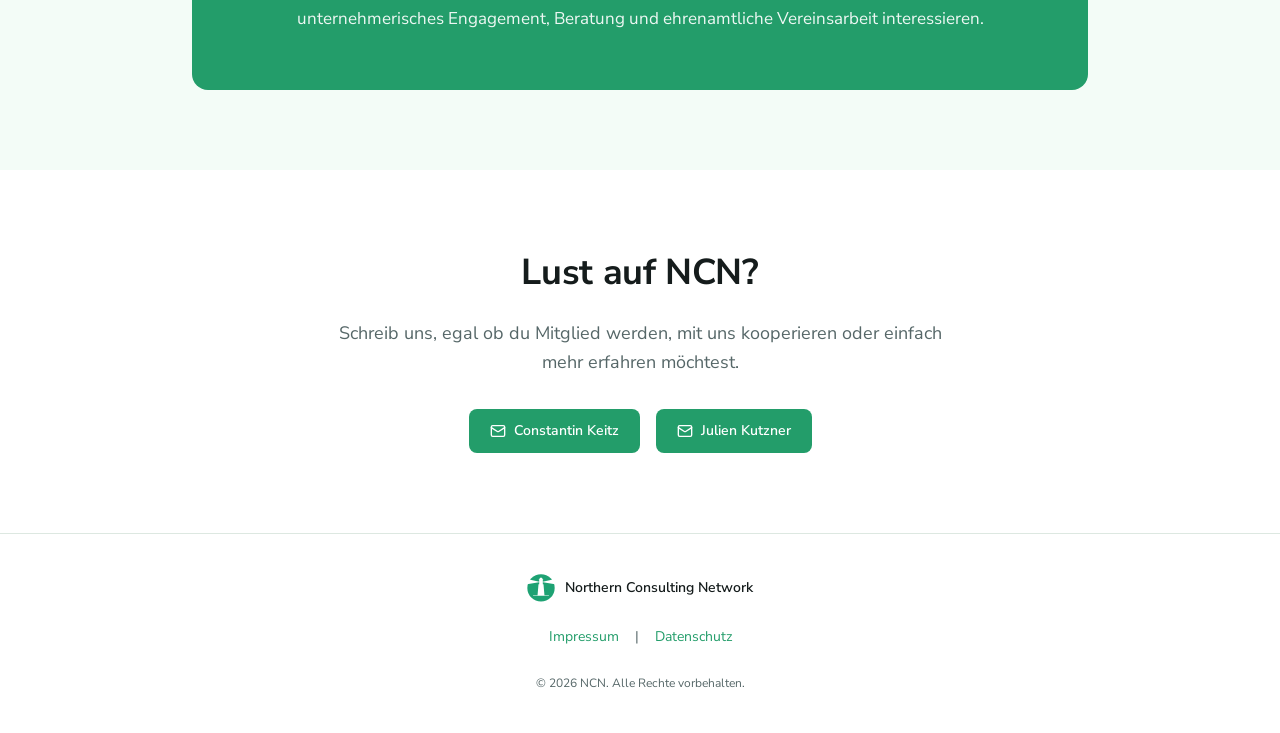
==== commit 71687862: "Mitgliedernamen gekürzt (ohne Zusatz Studentische Unternehmensberatung) Co-Authored-By: Claude Opus " ====
--- a/index.html
+++ b/index.html
@@ -70,12 +70,12 @@
       </div>
       <div class="members">
         <a class="card member" href="https://www.active-bremen.de/" target="_blank" rel="noopener">
-          <img src="assets/logos/active.png" alt="Active e. V. – Studentische Unternehmensberatung Bremen Logo" loading="lazy">
-          <p>Active e.&nbsp;V. – Studentische Unternehmensberatung Bremen</p>
+          <img src="assets/logos/active.png" alt="Active e. V. Logo" loading="lazy">
+          <p>Active e.&nbsp;V.</p>
         </a>
         <a class="card member" href="https://bcpro.de/" target="_blank" rel="noopener">
-          <img src="assets/logos/bcpro.png" alt="BCPro e. V. Studentische Unternehmensberatung Logo" loading="lazy">
-          <p>BCPro e.&nbsp;V. Studentische Unternehmensberatung</p>
+          <img src="assets/logos/bcpro.png" alt="BCPro e. V. Logo" loading="lazy">
+          <p>BCPro e.&nbsp;V.</p>
         </a>
         <a class="card member" href="https://www.capufaktur.de/" target="_blank" rel="noopener">
           <img src="assets/logos/capufaktur.png" alt="Capufaktur e. V. Logo" loading="lazy">
@@ -86,16 +86,16 @@
           <p>Consult One Unternehmensberatung e.&nbsp;V.</p>
         </a>
         <a class="card member" href="https://www.consulting-team.eu/" target="_blank" rel="noopener">
-          <img src="assets/logos/consulting-team.png" alt="Consulting Team e. V. – Studentische Unternehmensberatung Logo" loading="lazy">
-          <p>Consulting Team e.&nbsp;V. – Studentische Unternehmensberatung</p>
+          <img src="assets/logos/consulting-team.png" alt="Consulting Team e. V. Logo" loading="lazy">
+          <p>Consulting Team e.&nbsp;V.</p>
         </a>
         <a class="card member" href="https://www.contact-cooperation.de/" target="_blank" rel="noopener">
           <img src="assets/logos/cc.png" alt="Contact &amp; Cooperation Lüneburg e. V. Logo" loading="lazy">
           <p>Contact &amp; Cooperation Lüneburg e.&nbsp;V.</p>
         </a>
         <a class="card member" href="https://hanseaticconsulting.de/" target="_blank" rel="noopener">
-          <img src="assets/logos/hanseatic.png" alt="Hanseatic Consulting – Studentische Unternehmensberatung e. V. Logo" loading="lazy">
-          <p>Hanseatic Consulting – Studentische Unternehmensberatung e.&nbsp;V.</p>
+          <img src="assets/logos/hanseatic.png" alt="Hanseatic Consulting e. V. Logo" loading="lazy">
+          <p>Hanseatic Consulting e.&nbsp;V.</p>
         </a>
         <a class="card member" href="https://janus-consultants.de/" target="_blank" rel="noopener">
           <img src="assets/logos/janus.png" alt="Janus Consultants e. V. Logo" loading="lazy">
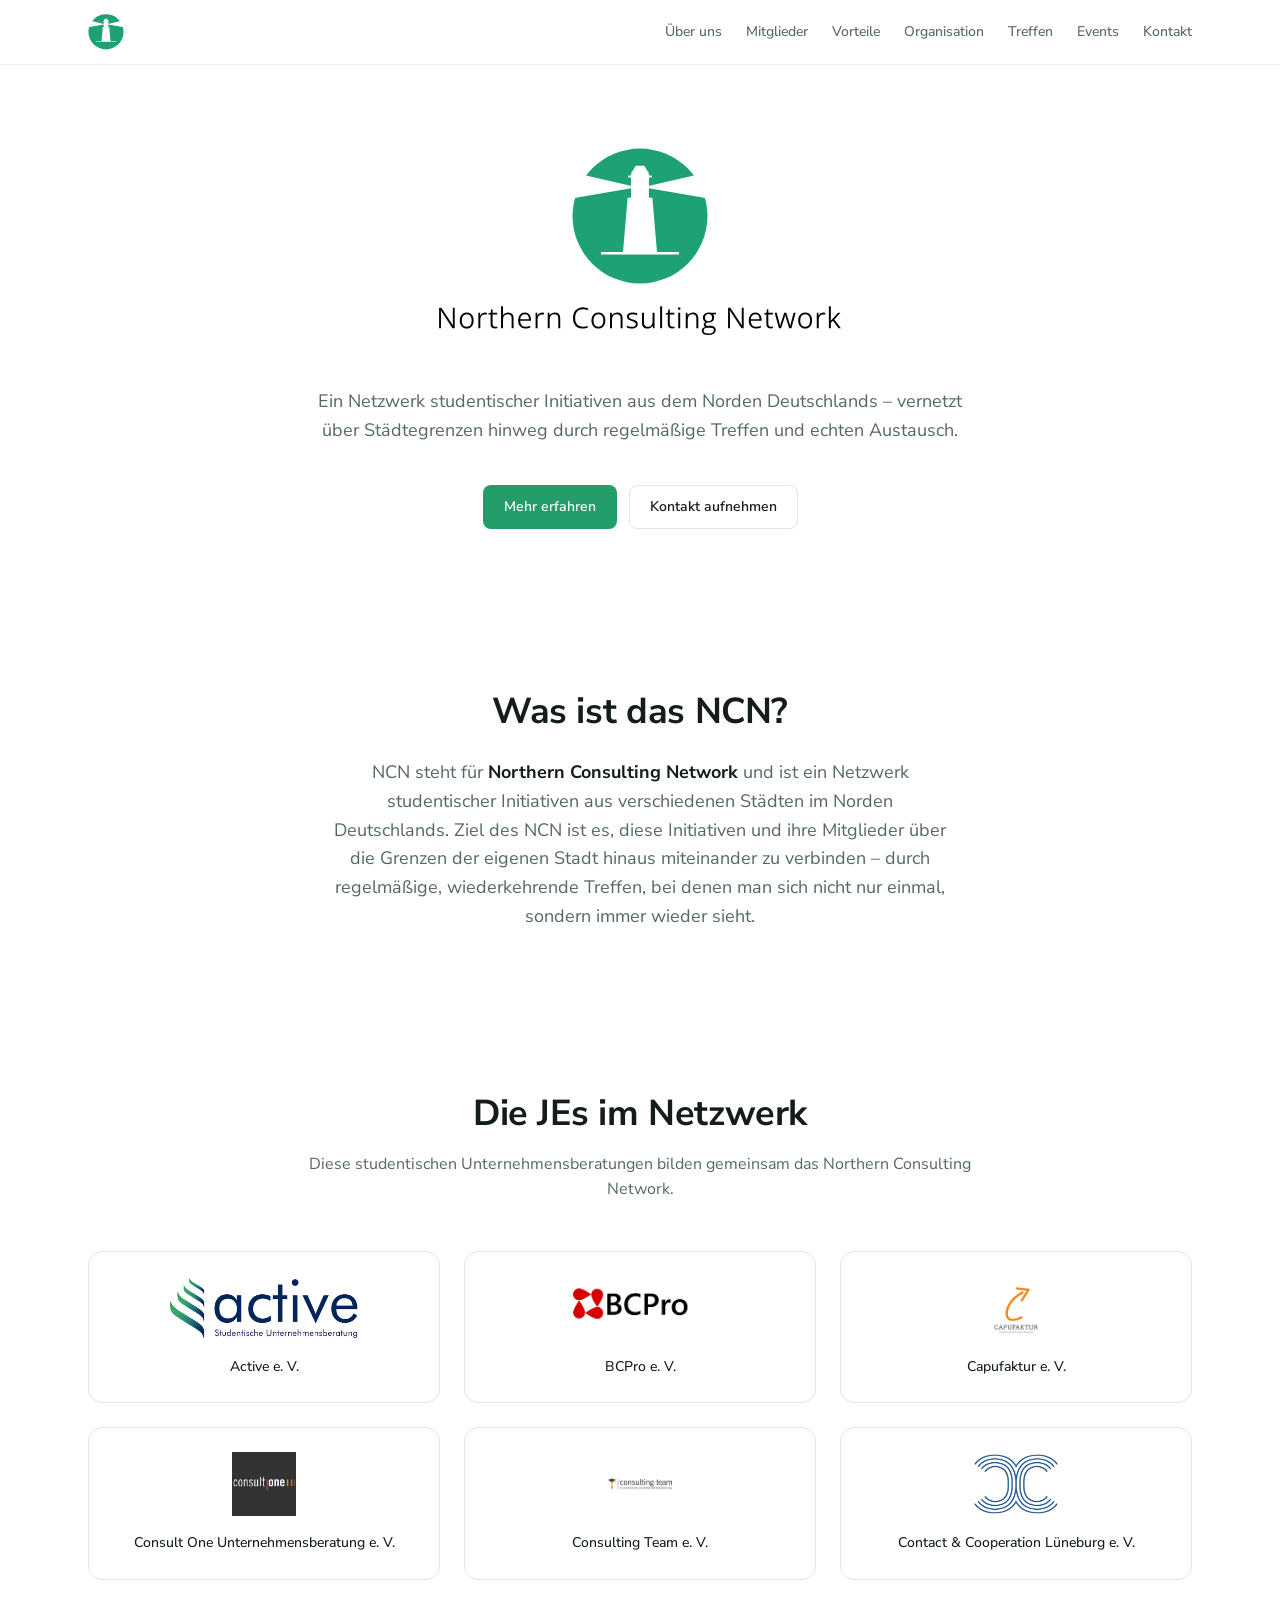
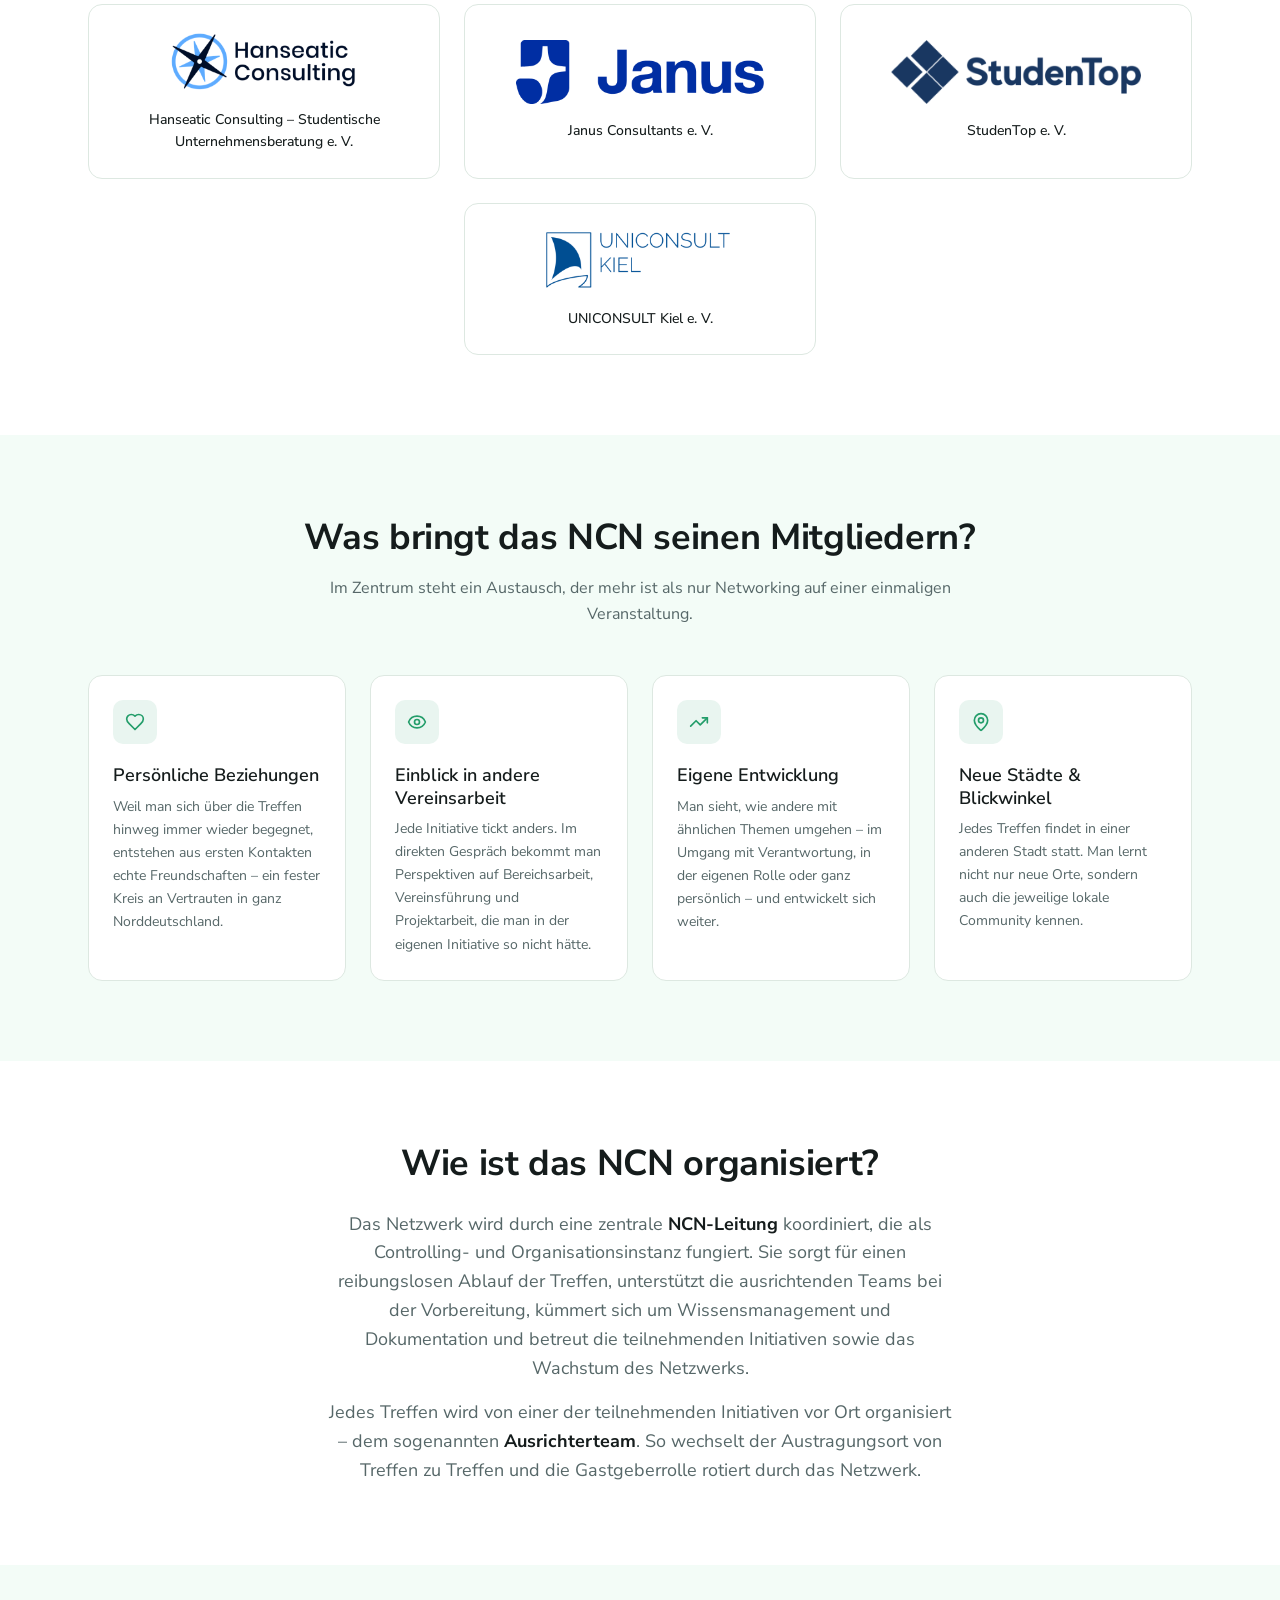
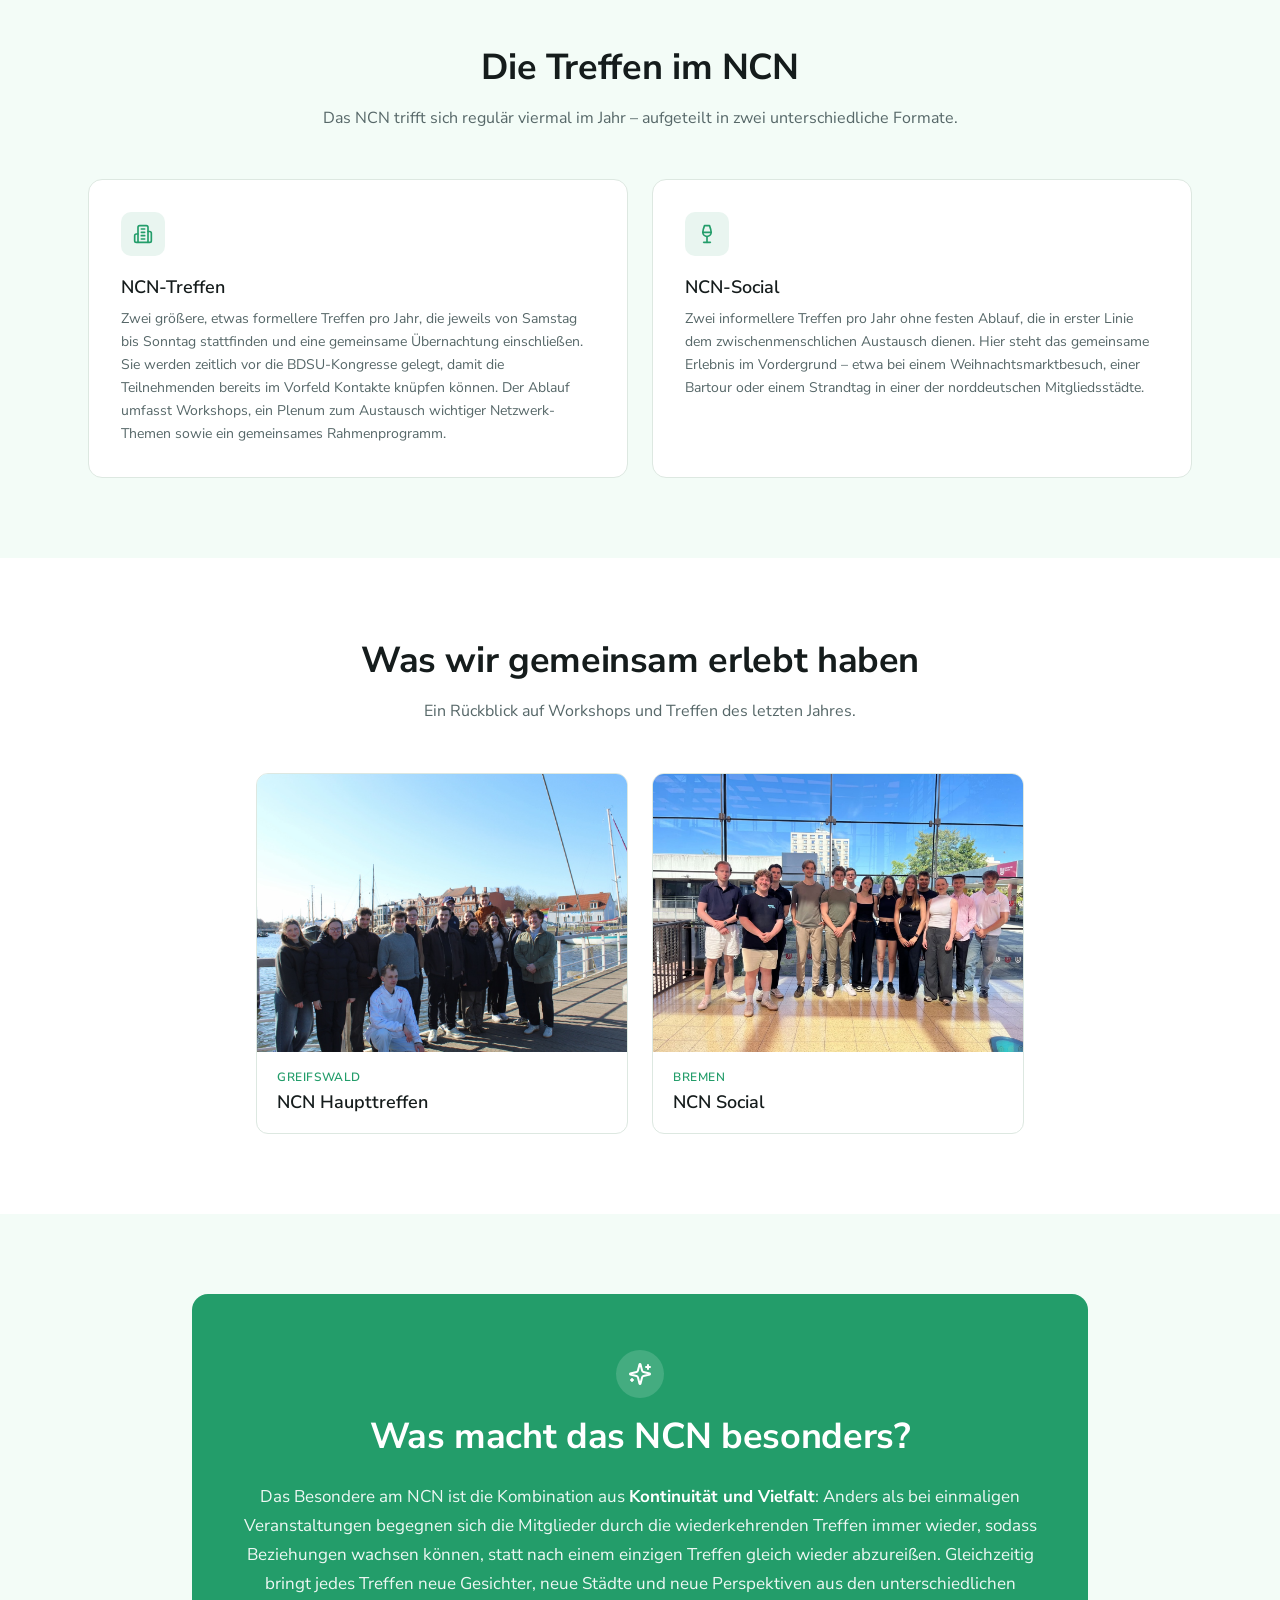
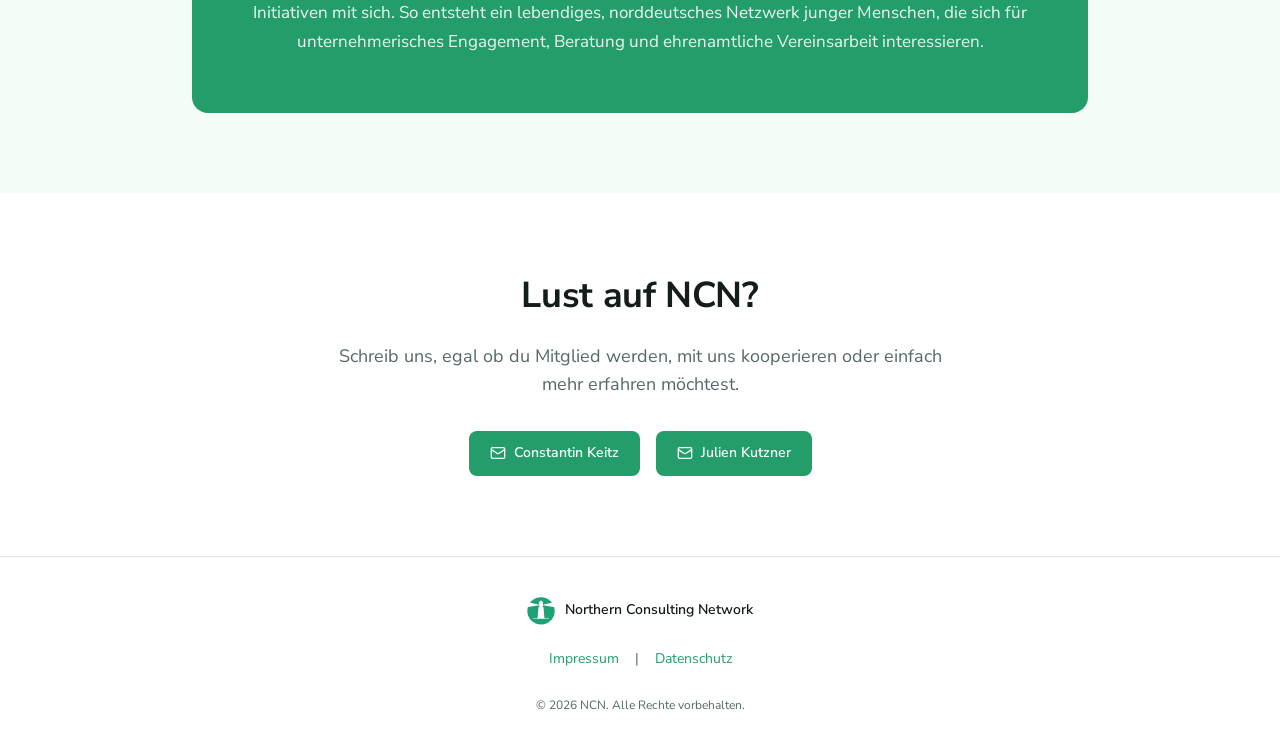
==== commit d924c9a8: "Hanseatic mit offiziellem vollem Namen Co-Authored-By: Claude Opus 5.5 <noreply@anthropic.com>" ====
--- a/index.html
+++ b/index.html
@@ -94,8 +94,8 @@
           <p>Contact &amp; Cooperation Lüneburg e.&nbsp;V.</p>
         </a>
         <a class="card member" href="https://hanseaticconsulting.de/" target="_blank" rel="noopener">
-          <img src="assets/logos/hanseatic.png" alt="Hanseatic Consulting e. V. Logo" loading="lazy">
-          <p>Hanseatic Consulting e.&nbsp;V.</p>
+          <img src="assets/logos/hanseatic.png" alt="Hanseatic Consulting – Studentische Unternehmensberatung e. V. Logo" loading="lazy">
+          <p>Hanseatic Consulting – Studentische Unternehmensberatung e.&nbsp;V.</p>
         </a>
         <a class="card member" href="https://janus-consultants.de/" target="_blank" rel="noopener">
           <img src="assets/logos/janus.png" alt="Janus Consultants e. V. Logo" loading="lazy">
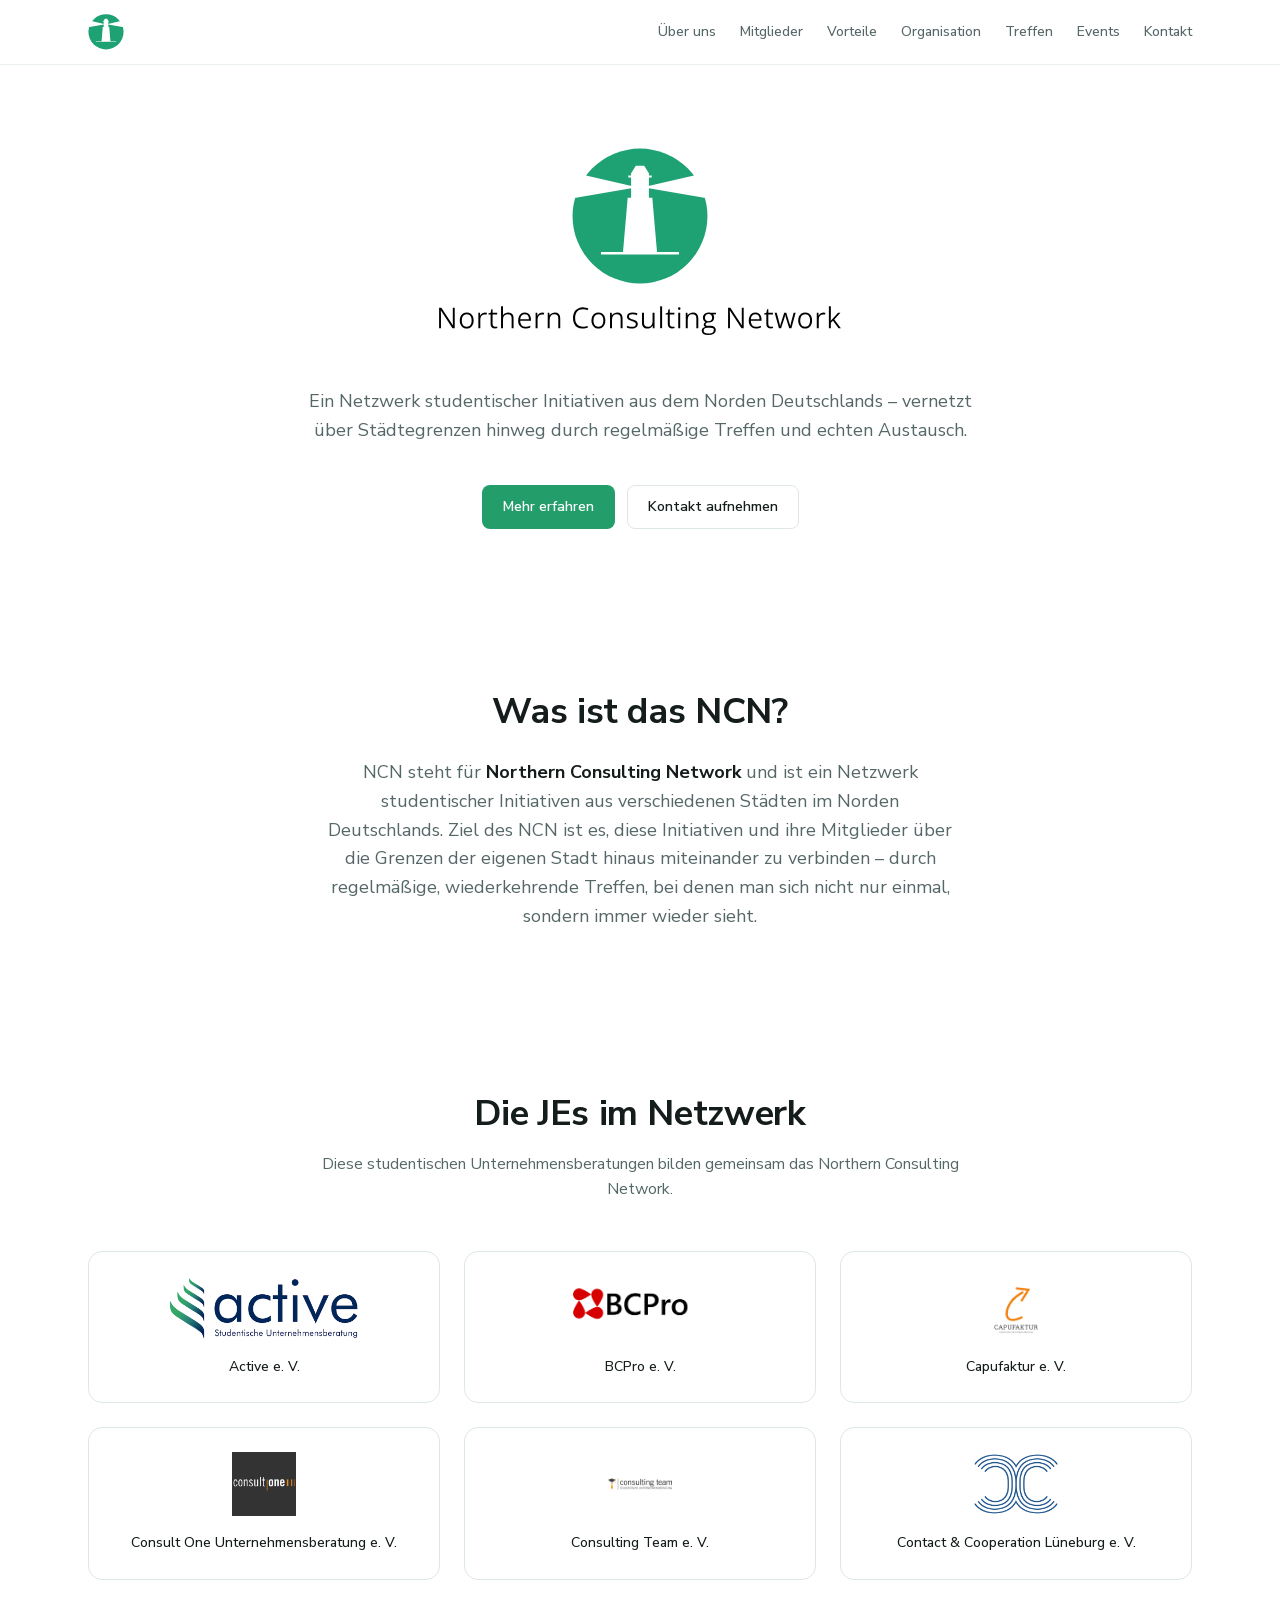
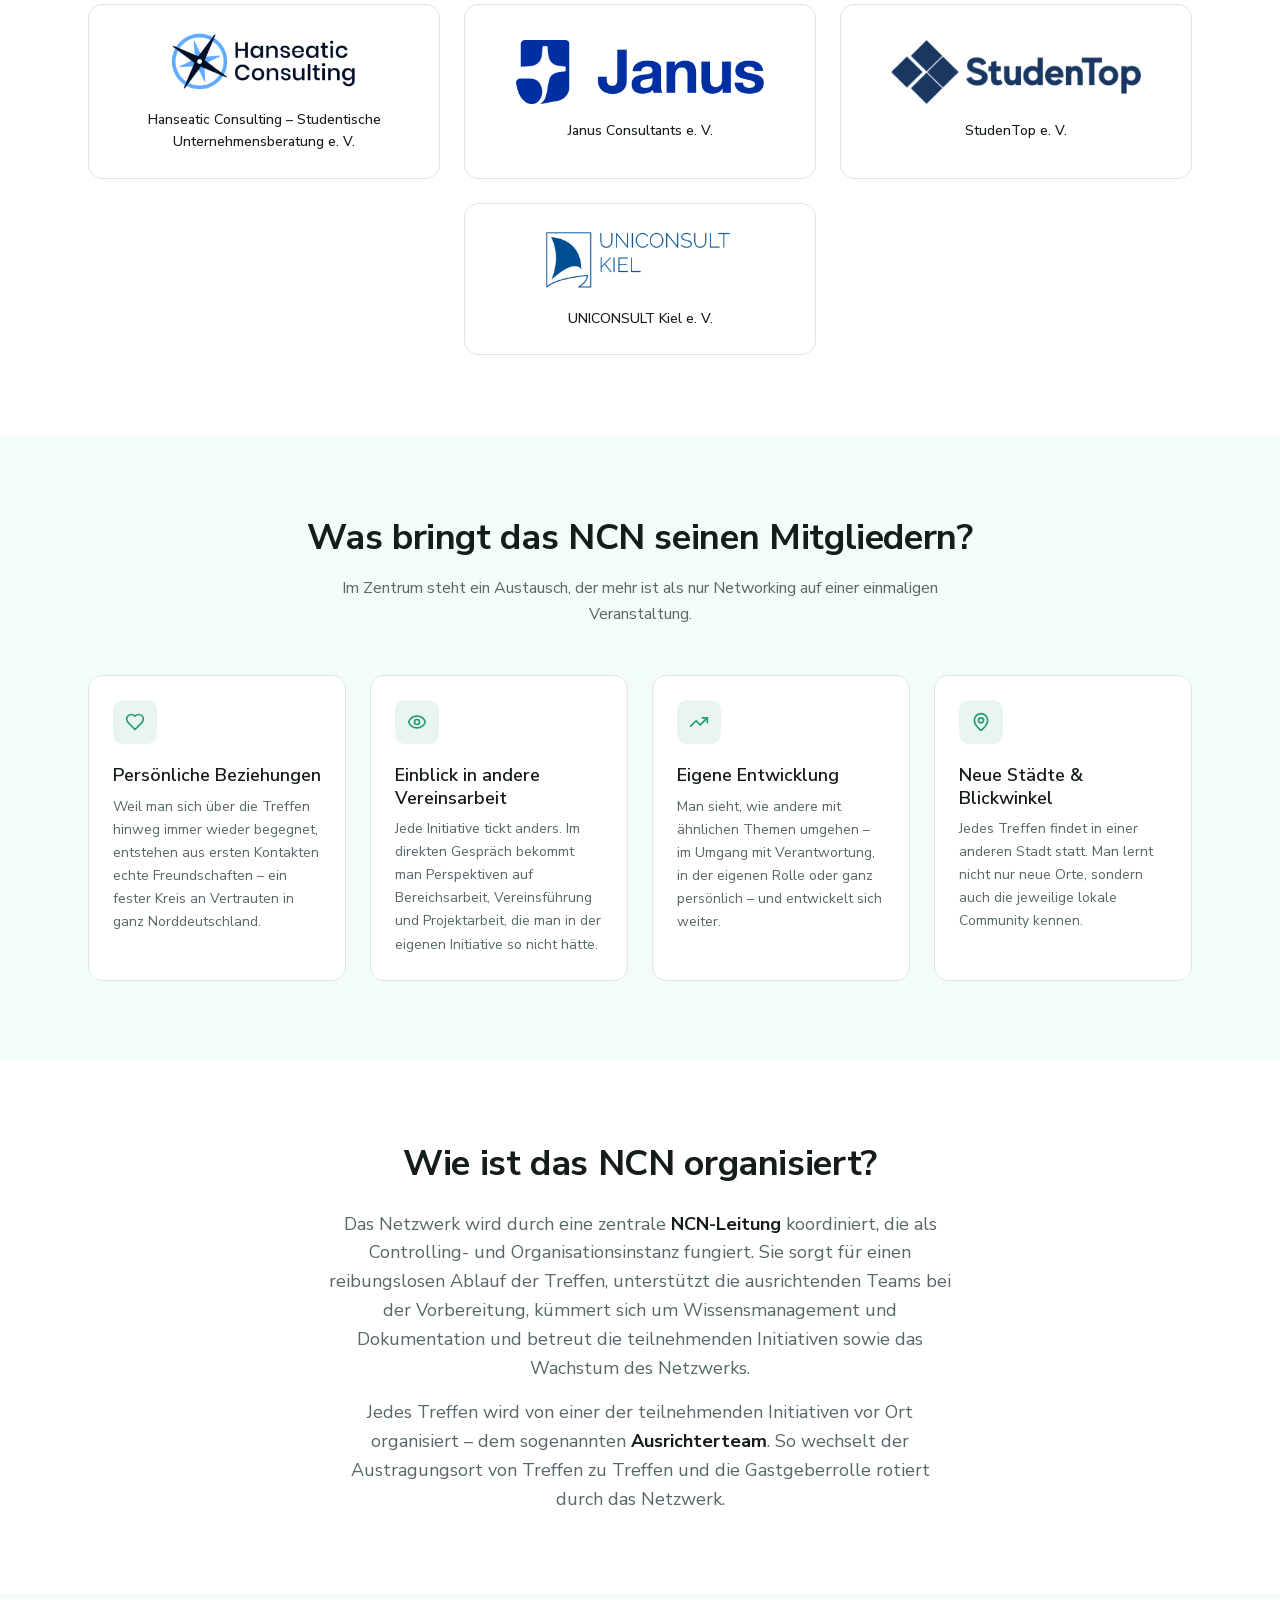
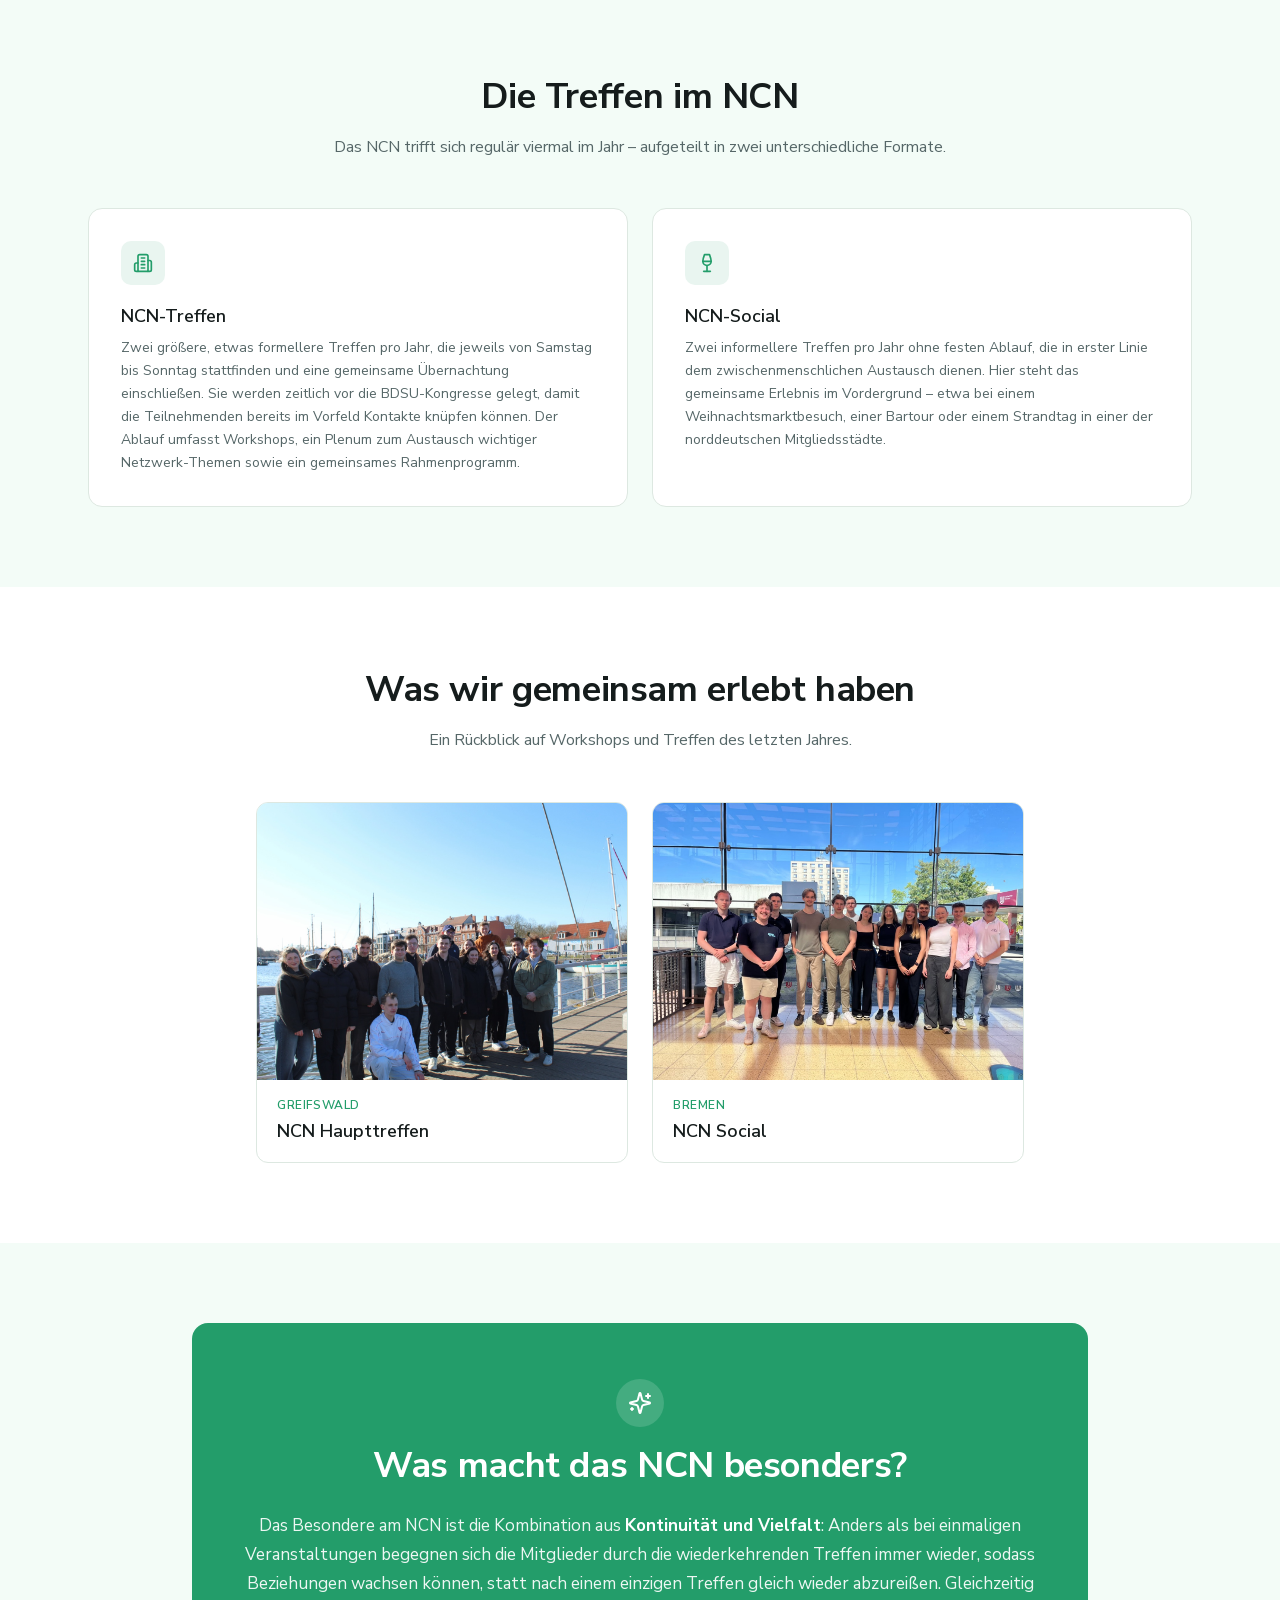
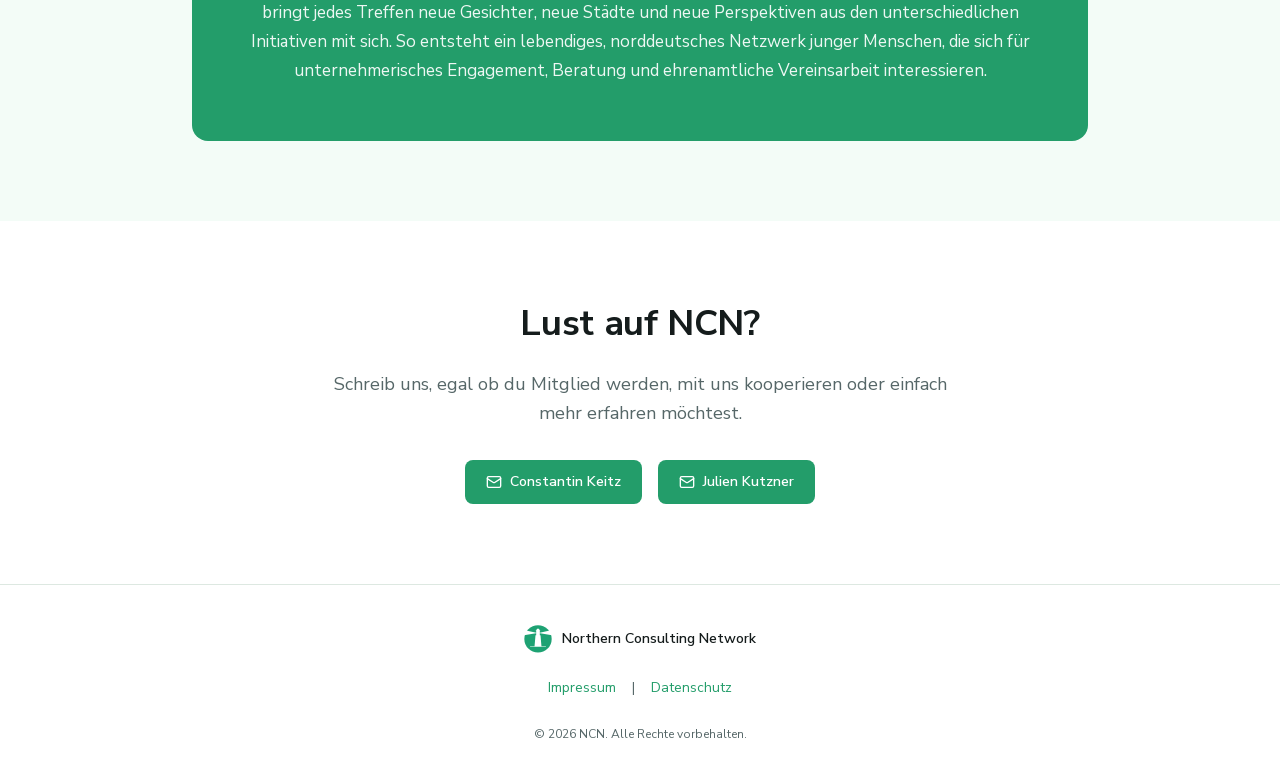
==== commit 3150670f: "Schrift lokal eingebunden, toten OS-Link aus dem Impressum entfernt Nunito Sans (OFL) liegt jetzt un" ====
--- a/index.html
+++ b/index.html
@@ -13,9 +13,7 @@
   <link rel="icon" type="image/svg+xml" href="assets/logo/ncn-logo.svg">
   <link rel="icon" type="image/png" sizes="512x512" href="assets/logo/ncn-logo-512.png">
   <link rel="apple-touch-icon" href="assets/logo/ncn-logo-1024-weisser-hintergrund.png">
-  <link rel="preconnect" href="https://fonts.googleapis.com">
-  <link rel="preconnect" href="https://fonts.gstatic.com" crossorigin>
-  <link href="https://fonts.googleapis.com/css2?family=Nunito+Sans:wght@400;500;600;700;800&display=swap" rel="stylesheet">
+  <link rel="preload" href="assets/fonts/nunito-sans-latin.woff2" as="font" type="font/woff2" crossorigin>
   <link rel="stylesheet" href="styles.css">
 </head>
 <body>
--- a/styles.css
+++ b/styles.css
@@ -1,4 +1,16 @@
 /* NCN – Northern Consulting Network */
+/* Nunito Sans (OFL), lokal eingebunden – keine Verbindung zu Google */
+@font-face {
+  font-family: "Nunito Sans"; font-style: normal; font-weight: 400 800; font-display: swap;
+  src: url("assets/fonts/nunito-sans-latin-ext.woff2") format("woff2");
+  unicode-range: U+0100-02BA, U+02BD-02C5, U+02C7-02CC, U+02CE-02D7, U+02DD-02FF, U+0304, U+0308, U+0329, U+1D00-1DBF, U+1E00-1E9F, U+1EF2-1EFF, U+2020, U+20A0-20AB, U+20AD-20C4, U+2113, U+2C60-2C7F, U+A720-A7FF;
+}
+@font-face {
+  font-family: "Nunito Sans"; font-style: normal; font-weight: 400 800; font-display: swap;
+  src: url("assets/fonts/nunito-sans-latin.woff2") format("woff2");
+  unicode-range: U+0000-00FF, U+0131, U+0152-0153, U+02BB-02BC, U+02C6, U+02DA, U+02DC, U+0304, U+0308, U+0329, U+2000-206F, U+20AC, U+2122, U+2191, U+2193, U+2212, U+2215, U+FEFF, U+FFFD;
+}
+
 :root {
   --primary: #239d6a;
   --primary-dark: #1d8659;
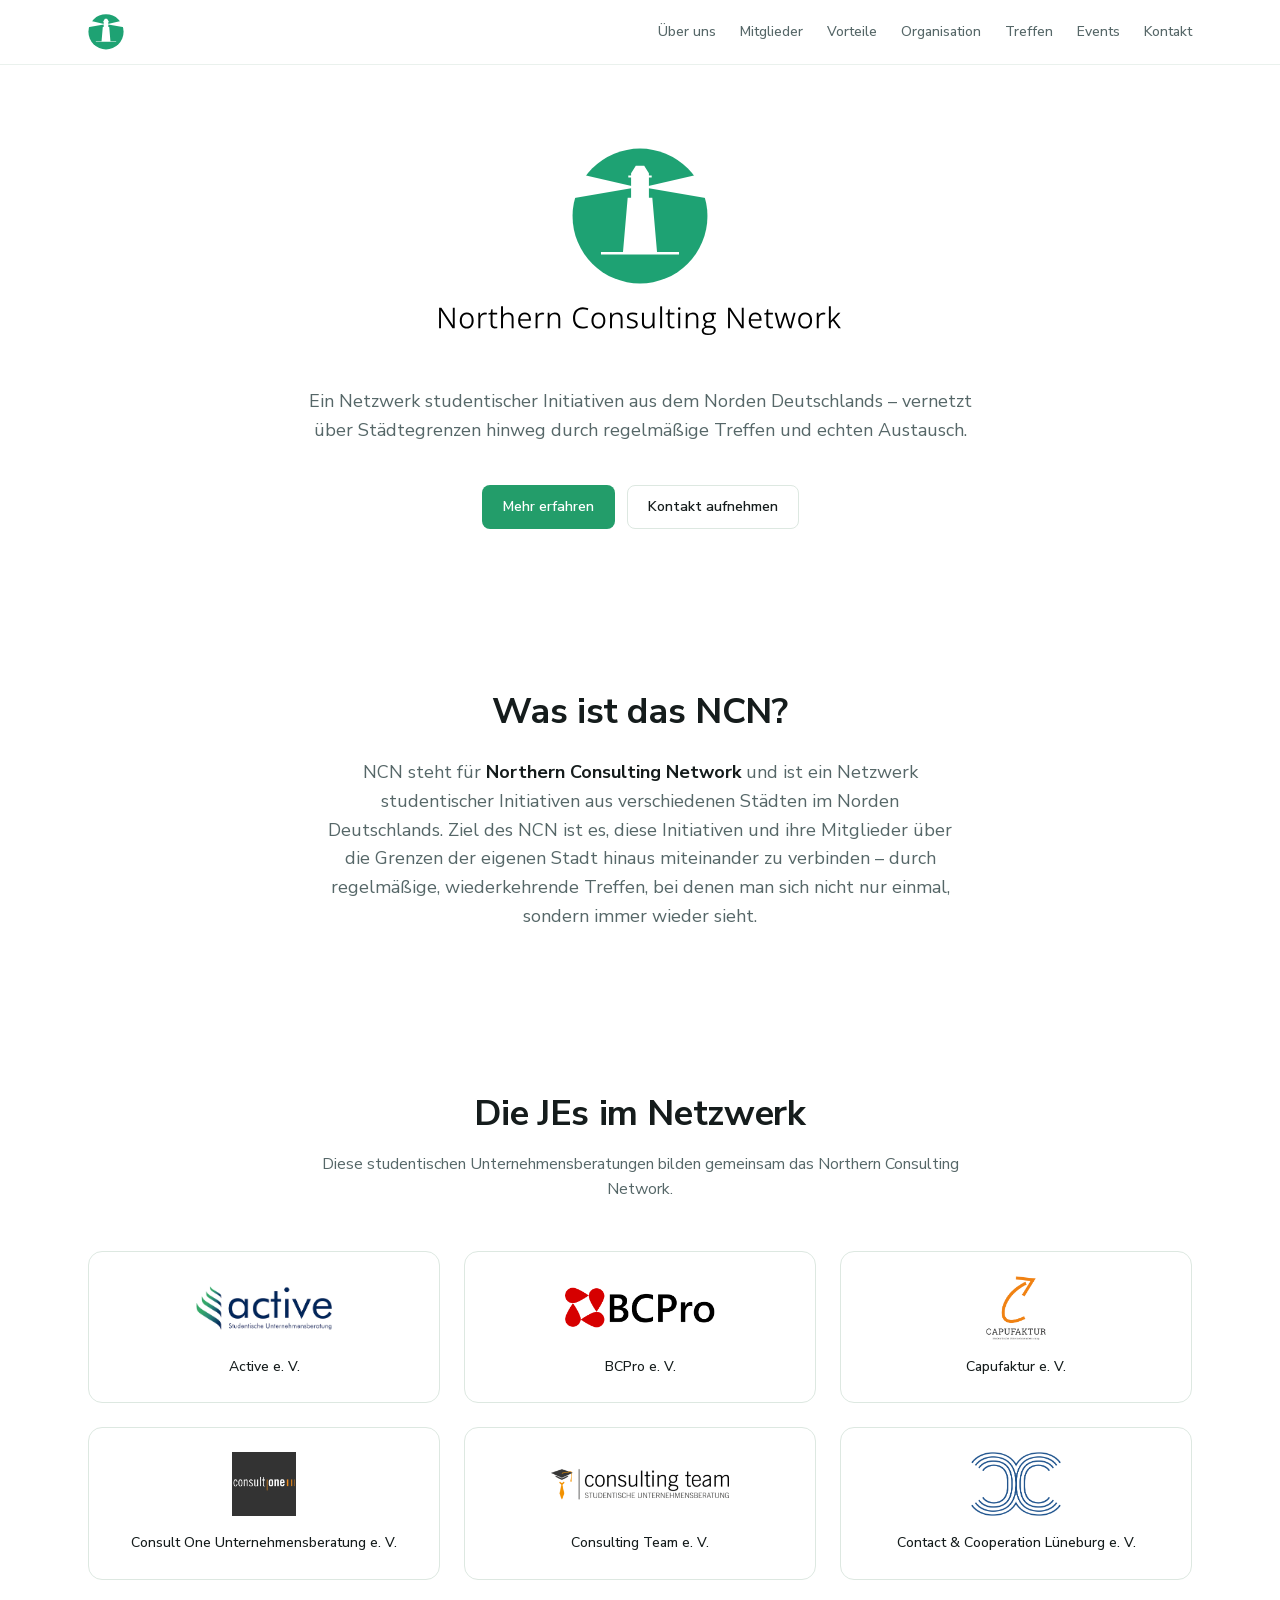
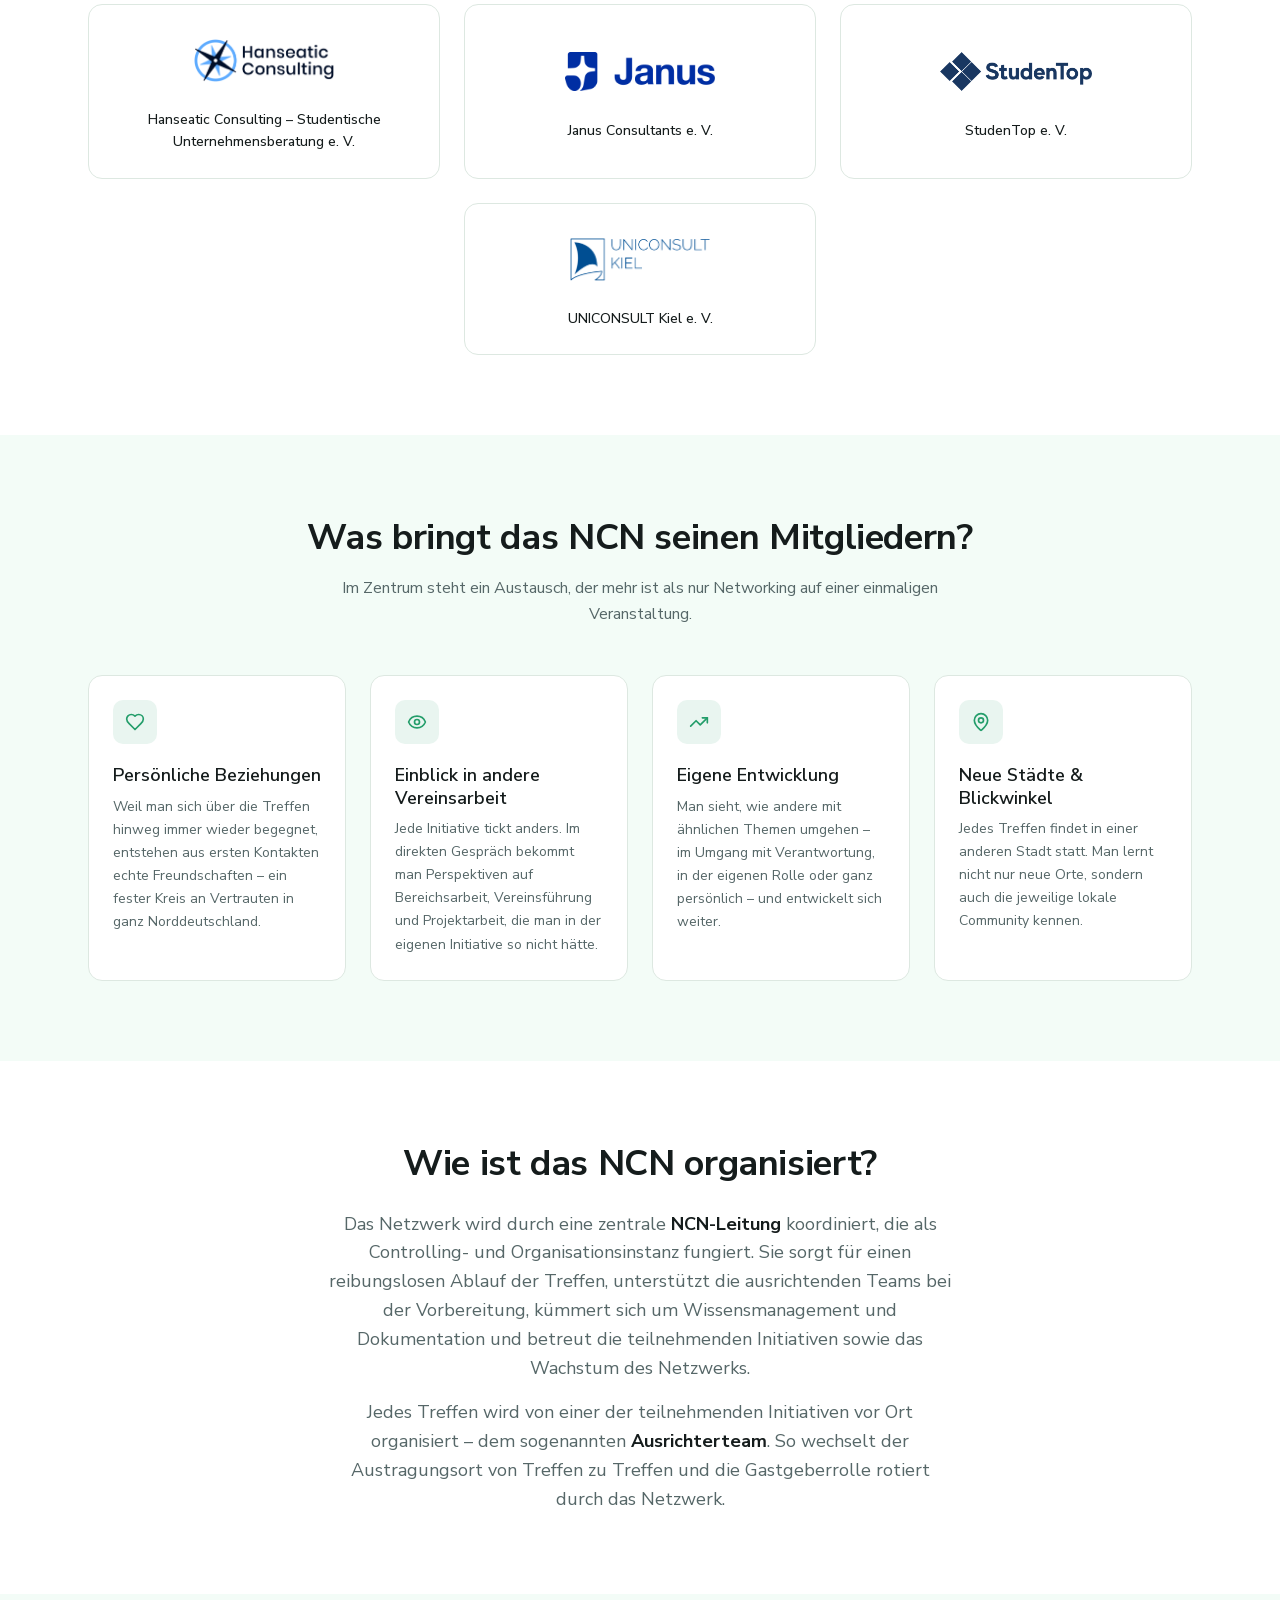
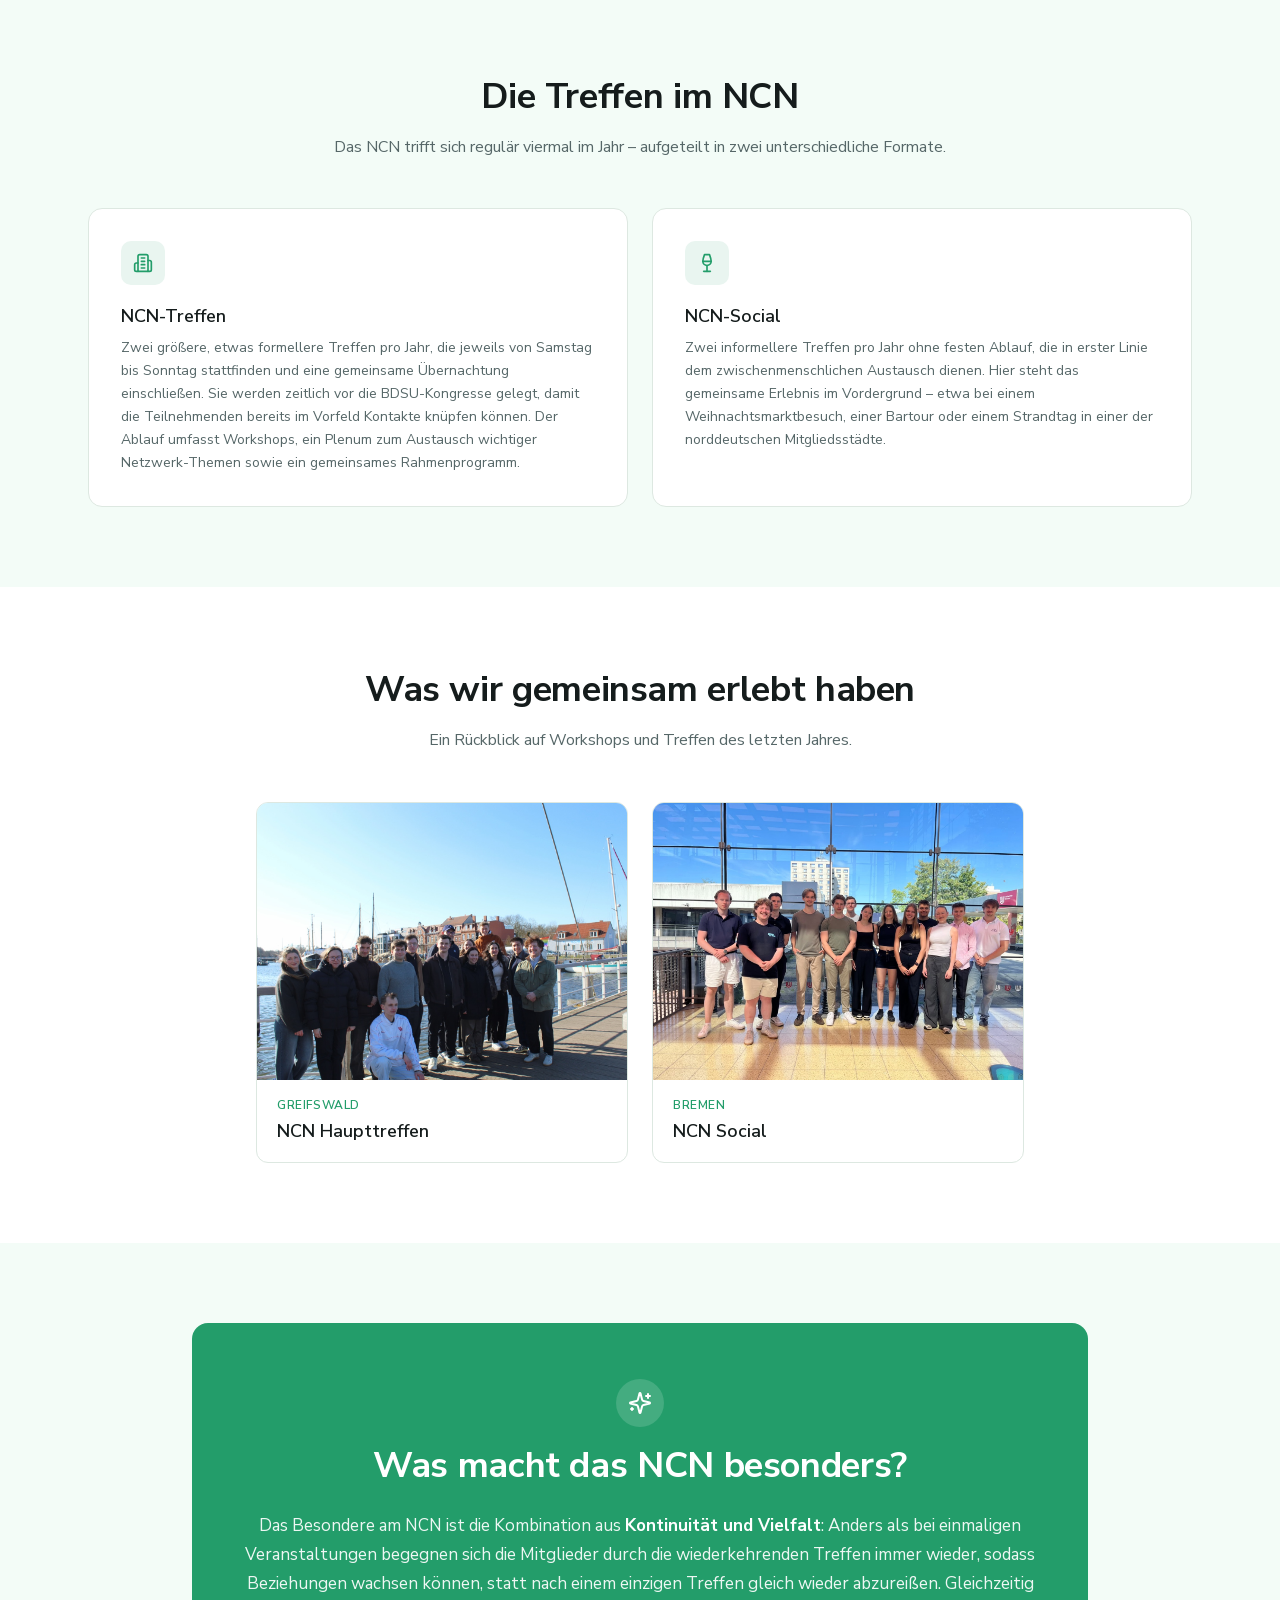
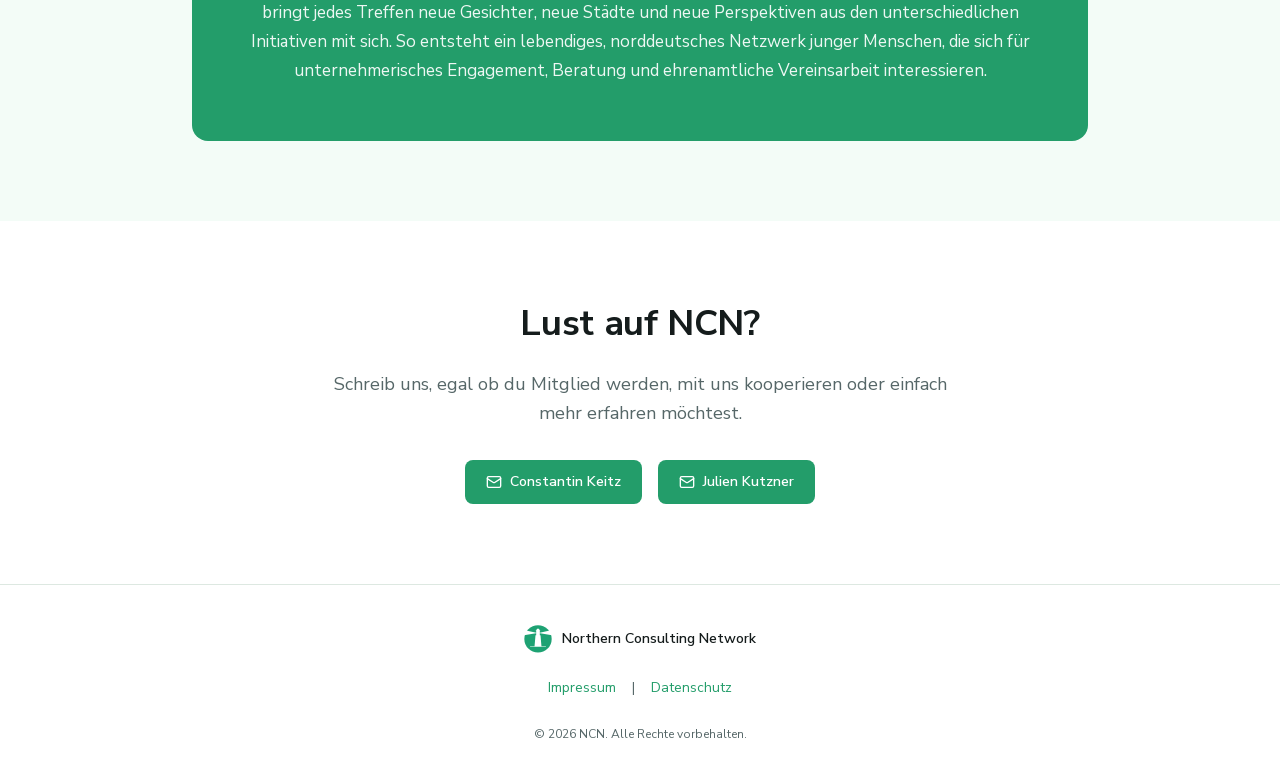
==== commit b6db3b28: "Mitglieder-Logos optisch angeglichen Leere Ränder aus den PNGs entfernt, Logos nach gleicher Fläche " ====
--- a/index.html
+++ b/index.html
@@ -68,43 +68,43 @@
       </div>
       <div class="members">
         <a class="card member" href="https://www.active-bremen.de/" target="_blank" rel="noopener">
-          <img src="assets/logos/active.png" alt="Active e. V. Logo" loading="lazy">
+          <div class="member__logo"><img src="assets/logos/active.png?v=f4d174d3" style="--h:44" alt="Active e. V. Logo" loading="lazy"></div>
           <p>Active e.&nbsp;V.</p>
         </a>
         <a class="card member" href="https://bcpro.de/" target="_blank" rel="noopener">
-          <img src="assets/logos/bcpro.png" alt="BCPro e. V. Logo" loading="lazy">
+          <div class="member__logo"><img src="assets/logos/bcpro.png?v=b024d900" style="--h:41" alt="BCPro e. V. Logo" loading="lazy"></div>
           <p>BCPro e.&nbsp;V.</p>
         </a>
         <a class="card member" href="https://www.capufaktur.de/" target="_blank" rel="noopener">
-          <img src="assets/logos/capufaktur.png" alt="Capufaktur e. V. Logo" loading="lazy">
+          <div class="member__logo"><img src="assets/logos/capufaktur.png?v=99de33fe" style="--h:64" alt="Capufaktur e. V. Logo" loading="lazy"></div>
           <p>Capufaktur e.&nbsp;V.</p>
         </a>
         <a class="card member" href="https://consult-one.de/" target="_blank" rel="noopener">
-          <img src="assets/logos/consultone.png" alt="Consult One Unternehmensberatung e. V. Logo" loading="lazy">
+          <div class="member__logo"><img src="assets/logos/consultone.png?v=966286f8" style="--h:64" alt="Consult One Unternehmensberatung e. V. Logo" loading="lazy"></div>
           <p>Consult One Unternehmensberatung e.&nbsp;V.</p>
         </a>
         <a class="card member" href="https://www.consulting-team.eu/" target="_blank" rel="noopener">
-          <img src="assets/logos/consulting-team.png" alt="Consulting Team e. V. Logo" loading="lazy">
+          <div class="member__logo"><img src="assets/logos/consulting-team.png?v=24a1768d" style="--h:33" alt="Consulting Team e. V. Logo" loading="lazy"></div>
           <p>Consulting Team e.&nbsp;V.</p>
         </a>
         <a class="card member" href="https://www.contact-cooperation.de/" target="_blank" rel="noopener">
-          <img src="assets/logos/cc.png" alt="Contact &amp; Cooperation Lüneburg e. V. Logo" loading="lazy">
+          <div class="member__logo"><img src="assets/logos/cc.png?v=7763e358" style="--h:64" alt="Contact &amp; Cooperation Lüneburg e. V. Logo" loading="lazy"></div>
           <p>Contact &amp; Cooperation Lüneburg e.&nbsp;V.</p>
         </a>
         <a class="card member" href="https://hanseaticconsulting.de/" target="_blank" rel="noopener">
-          <img src="assets/logos/hanseatic.png" alt="Hanseatic Consulting – Studentische Unternehmensberatung e. V. Logo" loading="lazy">
+          <div class="member__logo"><img src="assets/logos/hanseatic.png?v=5ed2c6f8" style="--h:43" alt="Hanseatic Consulting – Studentische Unternehmensberatung e. V. Logo" loading="lazy"></div>
           <p>Hanseatic Consulting – Studentische Unternehmensberatung e.&nbsp;V.</p>
         </a>
         <a class="card member" href="https://janus-consultants.de/" target="_blank" rel="noopener">
-          <img src="assets/logos/janus.png" alt="Janus Consultants e. V. Logo" loading="lazy">
+          <div class="member__logo"><img src="assets/logos/janus.png?v=f2f99b27" style="--h:39" alt="Janus Consultants e. V. Logo" loading="lazy"></div>
           <p>Janus Consultants e.&nbsp;V.</p>
         </a>
         <a class="card member" href="https://studentop.de/" target="_blank" rel="noopener">
-          <img src="assets/logos/studentop.png" alt="StudenTop e. V. Logo" loading="lazy">
+          <div class="member__logo"><img src="assets/logos/studentop.png?v=8f121d88" style="--h:39" alt="StudenTop e. V. Logo" loading="lazy"></div>
           <p>StudenTop e.&nbsp;V.</p>
         </a>
         <a class="card member" href="https://uniconsult-kiel.de/" target="_blank" rel="noopener">
-          <img src="assets/logos/uniconsult.png" alt="UNICONSULT Kiel e. V. Logo" loading="lazy">
+          <div class="member__logo"><img src="assets/logos/uniconsult.png?v=c9730a0a" style="--h:43" alt="UNICONSULT Kiel e. V. Logo" loading="lazy"></div>
           <p>UNICONSULT Kiel e.&nbsp;V.</p>
         </a>
       </div>
--- a/styles.css
+++ b/styles.css
@@ -105,7 +105,8 @@
   transition: box-shadow .2s, border-color .2s;
 }
 .member:hover { border-color: var(--primary); box-shadow: 0 4px 12px rgba(21, 28, 28, .06); }
-.member img { height: 64px; width: auto; max-width: 100%; object-fit: contain; }
+.member__logo { height: 64px; display: flex; align-items: center; justify-content: center; }
+.member img { --k: 1; height: calc(var(--h, 48) * var(--k) * 1px); width: auto; max-width: 100%; object-fit: contain; }
 .member p { font-size: .875rem; font-weight: 500; max-width: 100%; overflow-wrap: break-word; }
 .members .member:last-child:nth-child(3n+1) { grid-column-start: 2; }
 
@@ -192,7 +193,8 @@
   .hero__logo { width: 300px; }
   .members { grid-template-columns: repeat(2, minmax(0, 1fr)); gap: 12px; }
   .member { padding: 16px 12px; }
-  .member img { height: 52px; }
+  .member img { --k: .85; }
+  .member__logo { height: 56px; }
   .members .member:last-child:nth-child(3n+1) { grid-column-start: auto; }
   .benefits, .meetings, .events { grid-template-columns: 1fr; }
   .special { padding: 40px 20px; }
@@ -200,7 +202,8 @@
 @media (max-width: 480px) {
   .members { grid-template-columns: 1fr; gap: 12px; }
   .member { flex-direction: row; justify-content: flex-start; gap: 16px; padding: 14px 16px; text-align: left; }
-  .member img { flex: 0 0 88px; width: 88px; height: 48px; }
+  .member__logo { flex: 0 0 96px; height: 44px; }
+  .member img { --k: .6; }
 }
 @media (prefers-reduced-motion: reduce) {
   html { scroll-behavior: auto; }
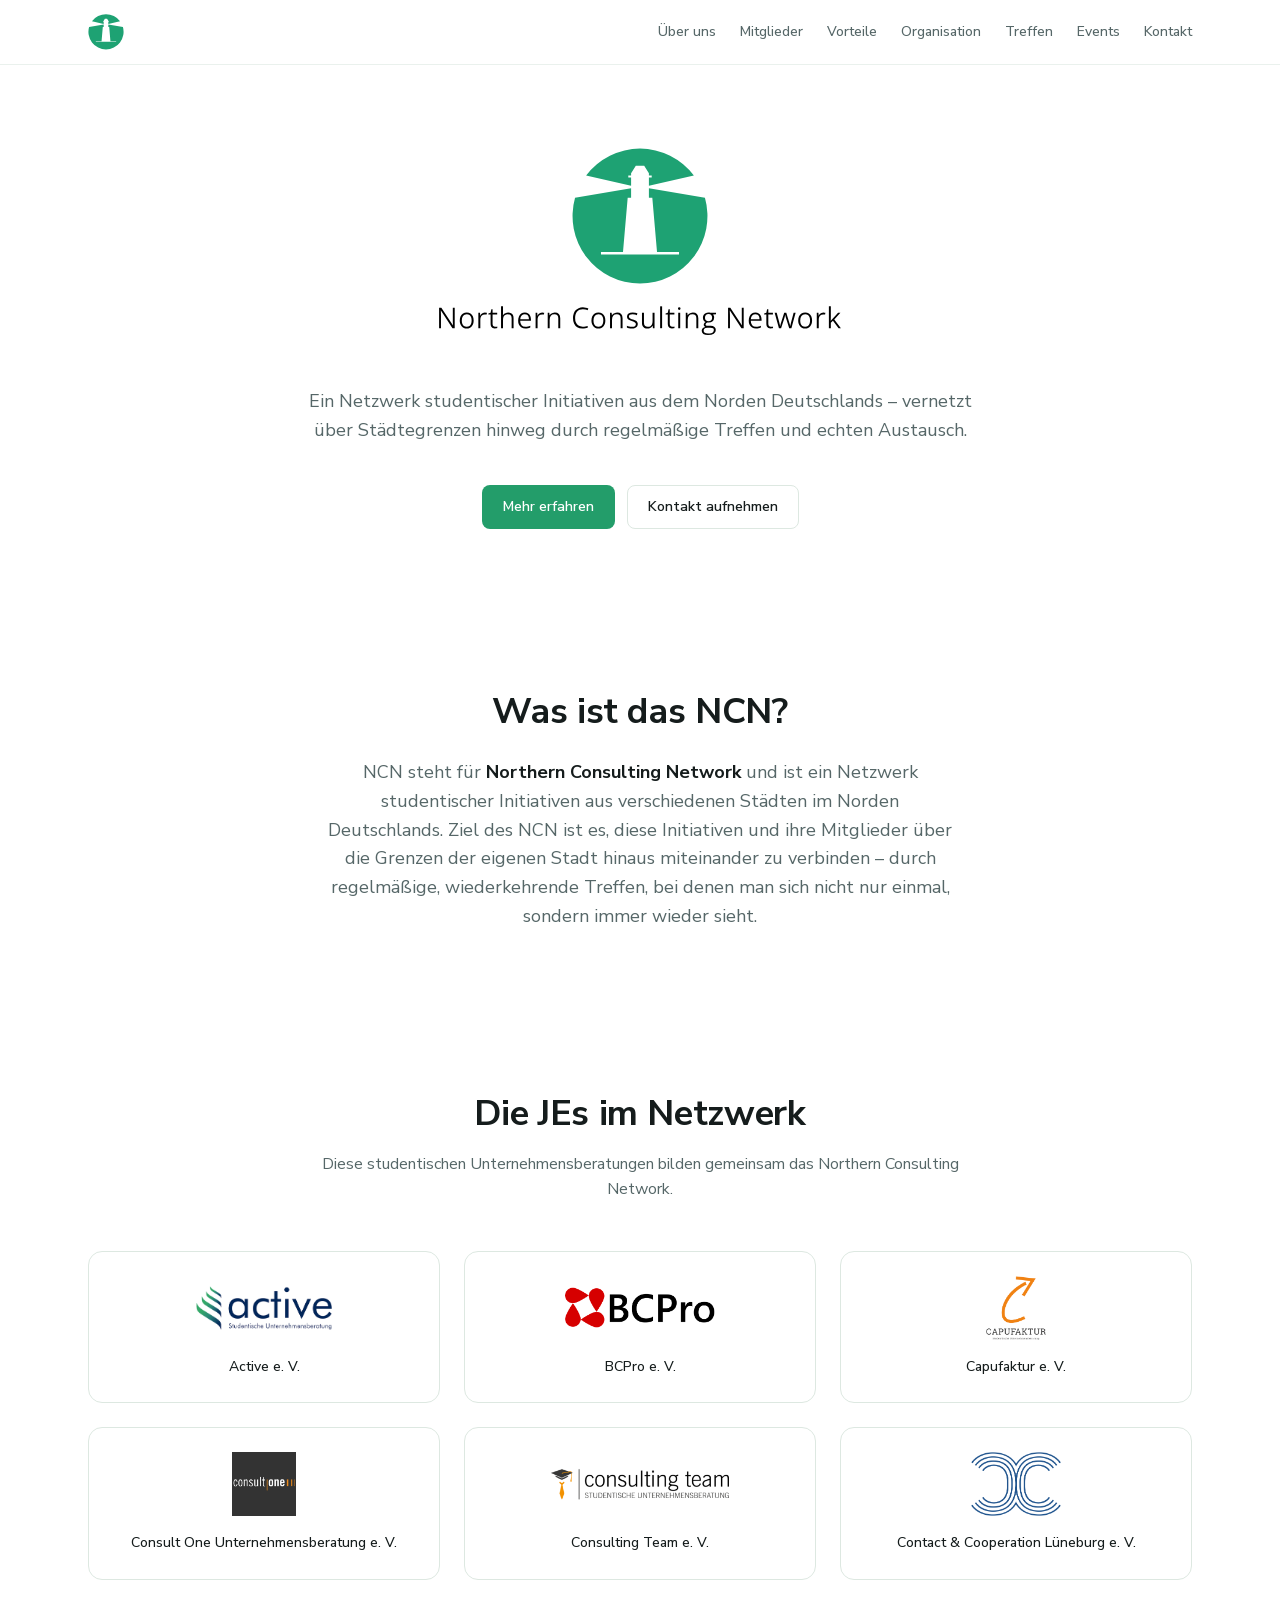
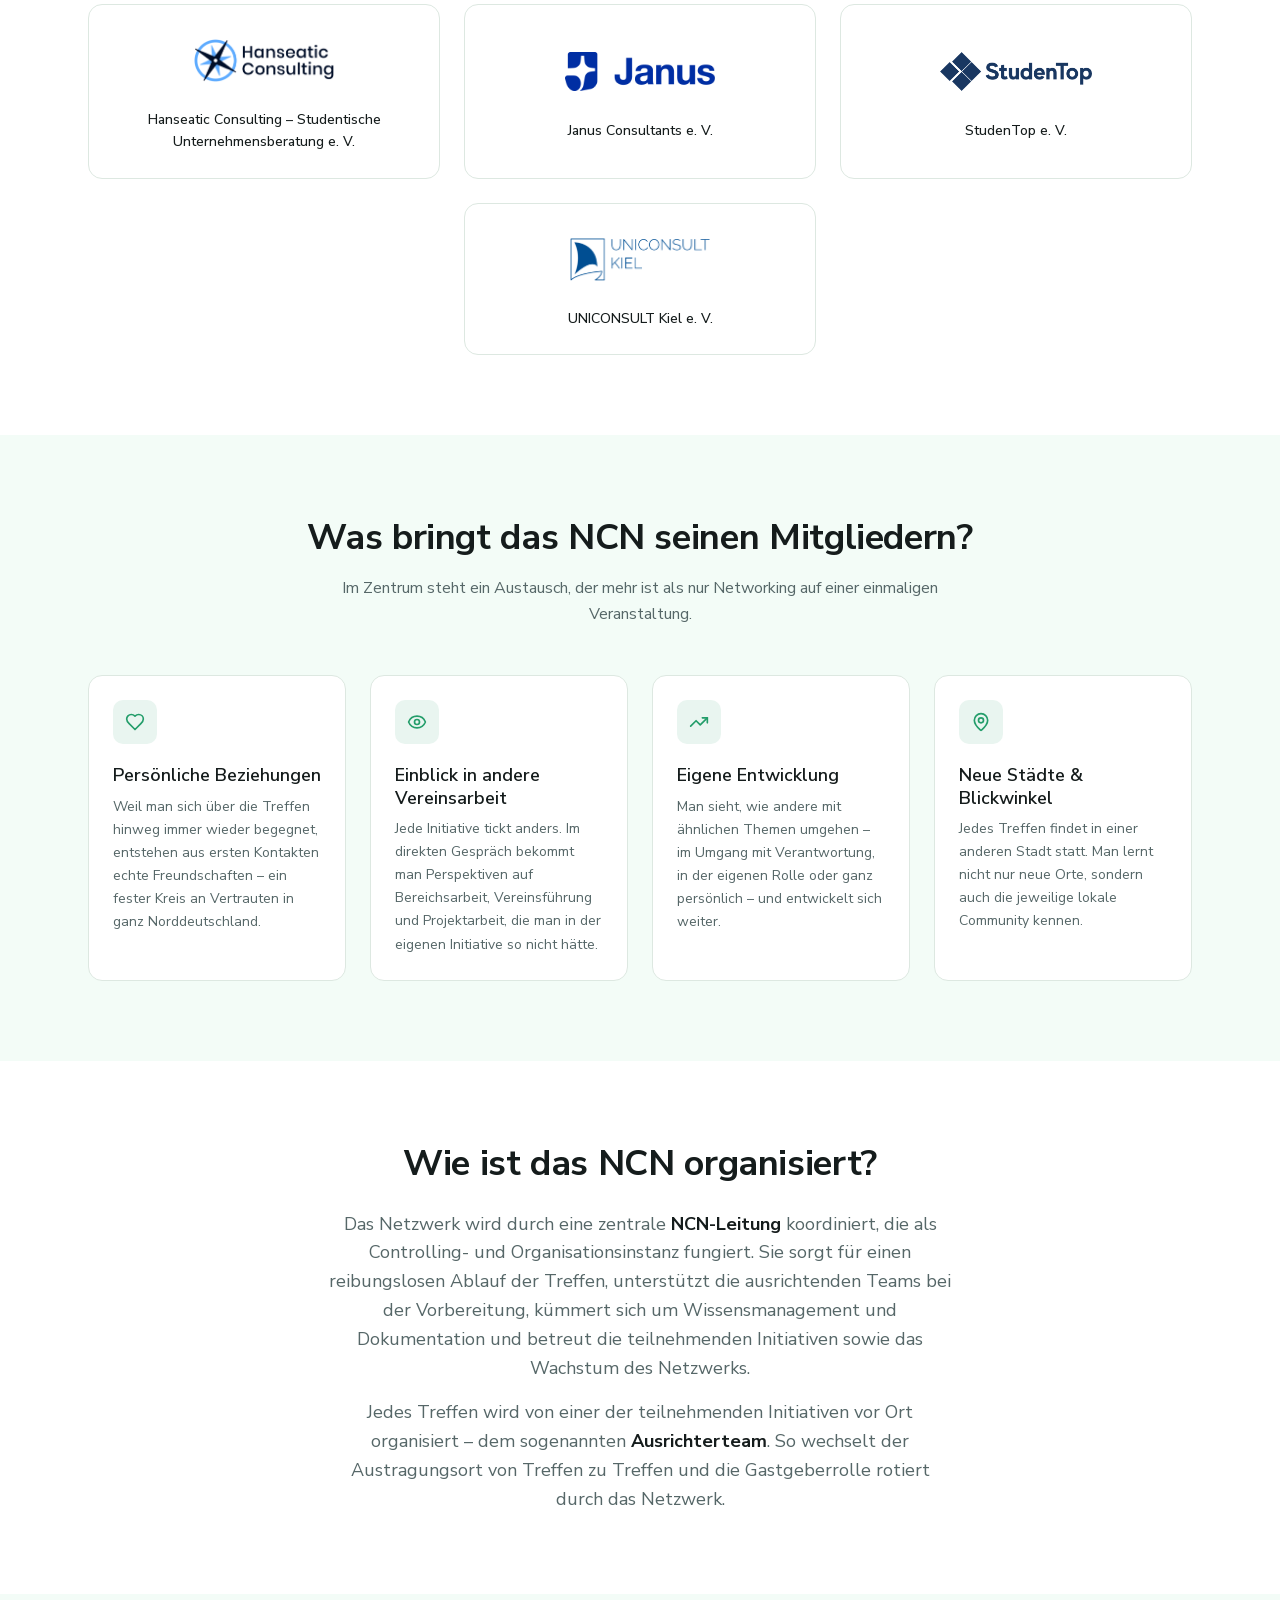
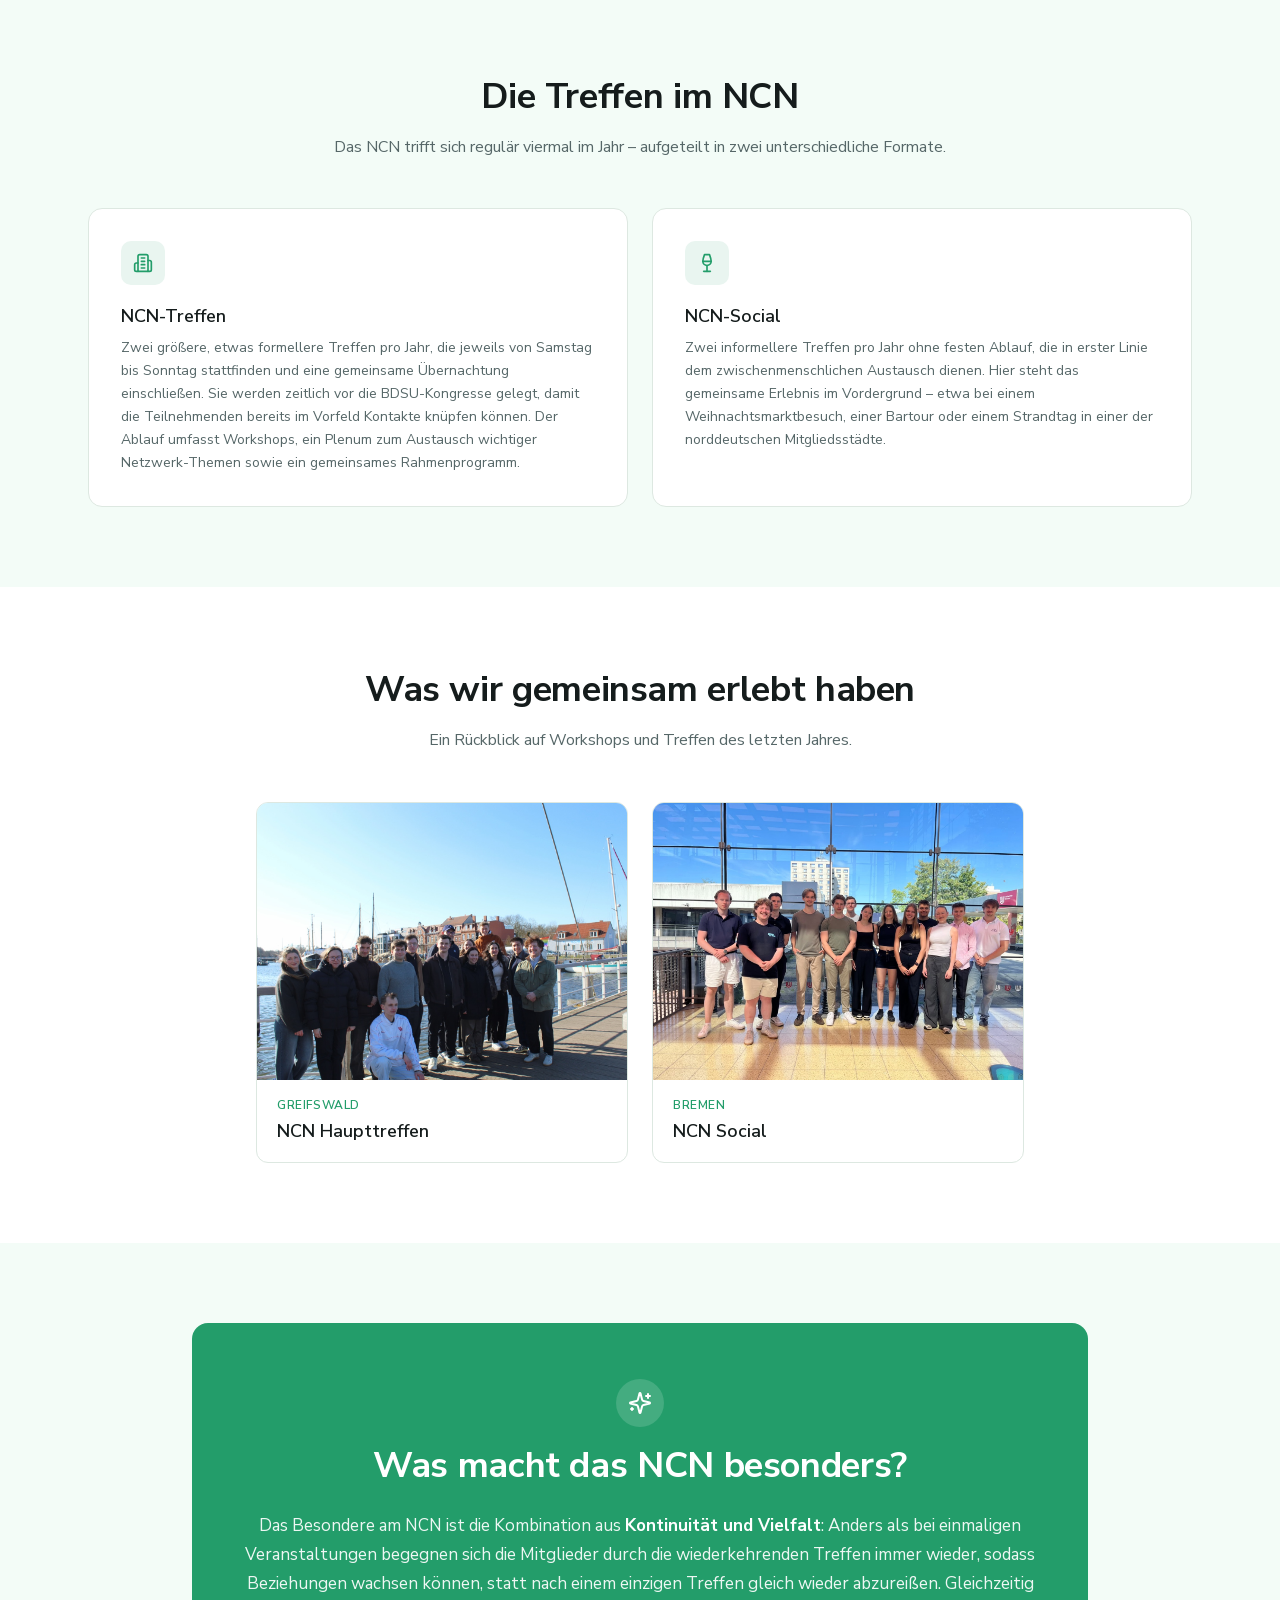
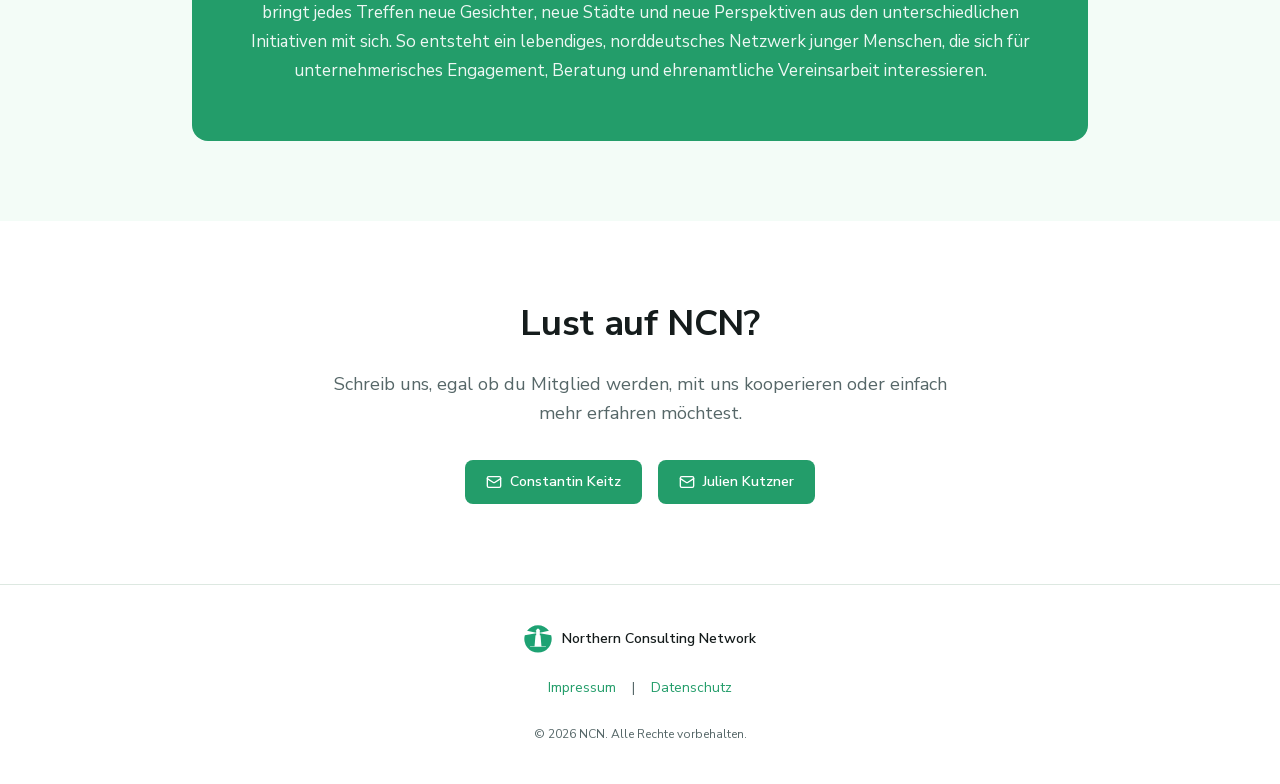
==== commit f44e20eb: "NCN-Logo als reiner Pfad ohne SVG-Maske (scharf auf Mobilgeräten) Masken werden von mobilen Browsern" ====
--- a/index.html
+++ b/index.html
@@ -10,7 +10,7 @@
   <meta property="og:description" content="Ein Netzwerk studentischer Initiativen aus dem Norden Deutschlands.">
   <meta property="og:image" content="assets/logo/ncn-logo-schriftzug-1024.png">
   <meta property="og:type" content="website">
-  <link rel="icon" type="image/svg+xml" href="assets/logo/ncn-logo.svg">
+  <link rel="icon" type="image/svg+xml" href="assets/logo/ncn-logo.svg?v=cc4eda09">
   <link rel="icon" type="image/png" sizes="512x512" href="assets/logo/ncn-logo-512.png">
   <link rel="apple-touch-icon" href="assets/logo/ncn-logo-1024-weisser-hintergrund.png">
   <link rel="preload" href="assets/fonts/nunito-sans-latin.woff2" as="font" type="font/woff2" crossorigin>
@@ -21,7 +21,7 @@
 <header class="header">
   <div class="container header__inner">
     <a class="header__logo" href="#top" aria-label="NCN – zum Seitenanfang">
-      <img src="assets/logo/ncn-logo.svg" alt="NCN Logo" width="36" height="36">
+      <img src="assets/logo/ncn-logo.svg?v=cc4eda09" alt="NCN Logo" width="36" height="36">
     </a>
     <nav class="nav" id="nav" aria-label="Hauptnavigation">
       <ul>
@@ -42,7 +42,7 @@
   <!-- Hero -->
   <section class="hero" id="top">
     <div class="container">
-      <h1><img class="hero__logo" src="assets/logo/ncn-logo-schriftzug.svg" alt="NCN – Northern Consulting Network" width="418" height="226"></h1>
+      <h1><img class="hero__logo" src="assets/logo/ncn-logo-schriftzug.svg?v=cc4eda09" alt="NCN – Northern Consulting Network" width="418" height="226"></h1>
       <p>Ein Netzwerk studentischer Initiativen aus dem Norden Deutschlands – vernetzt über Städtegrenzen hinweg durch regelmäßige Treffen und echten Austausch.</p>
       <div class="hero__actions">
         <a class="btn btn--primary" href="#about">Mehr erfahren</a>
@@ -232,7 +232,7 @@
 
 <footer class="footer">
   <div class="container">
-    <div class="footer__brand"><img src="assets/logo/ncn-logo.svg" alt="" width="28" height="28"><span>Northern Consulting Network</span></div>
+    <div class="footer__brand"><img src="assets/logo/ncn-logo.svg?v=cc4eda09" alt="" width="28" height="28"><span>Northern Consulting Network</span></div>
     <div class="footer__links"><a href="impressum.html">Impressum</a><span>|</span><a href="datenschutz.html">Datenschutz</a></div>
     <p class="footer__copy">© <span id="year">2026</span> NCN. Alle Rechte vorbehalten.</p>
   </div>
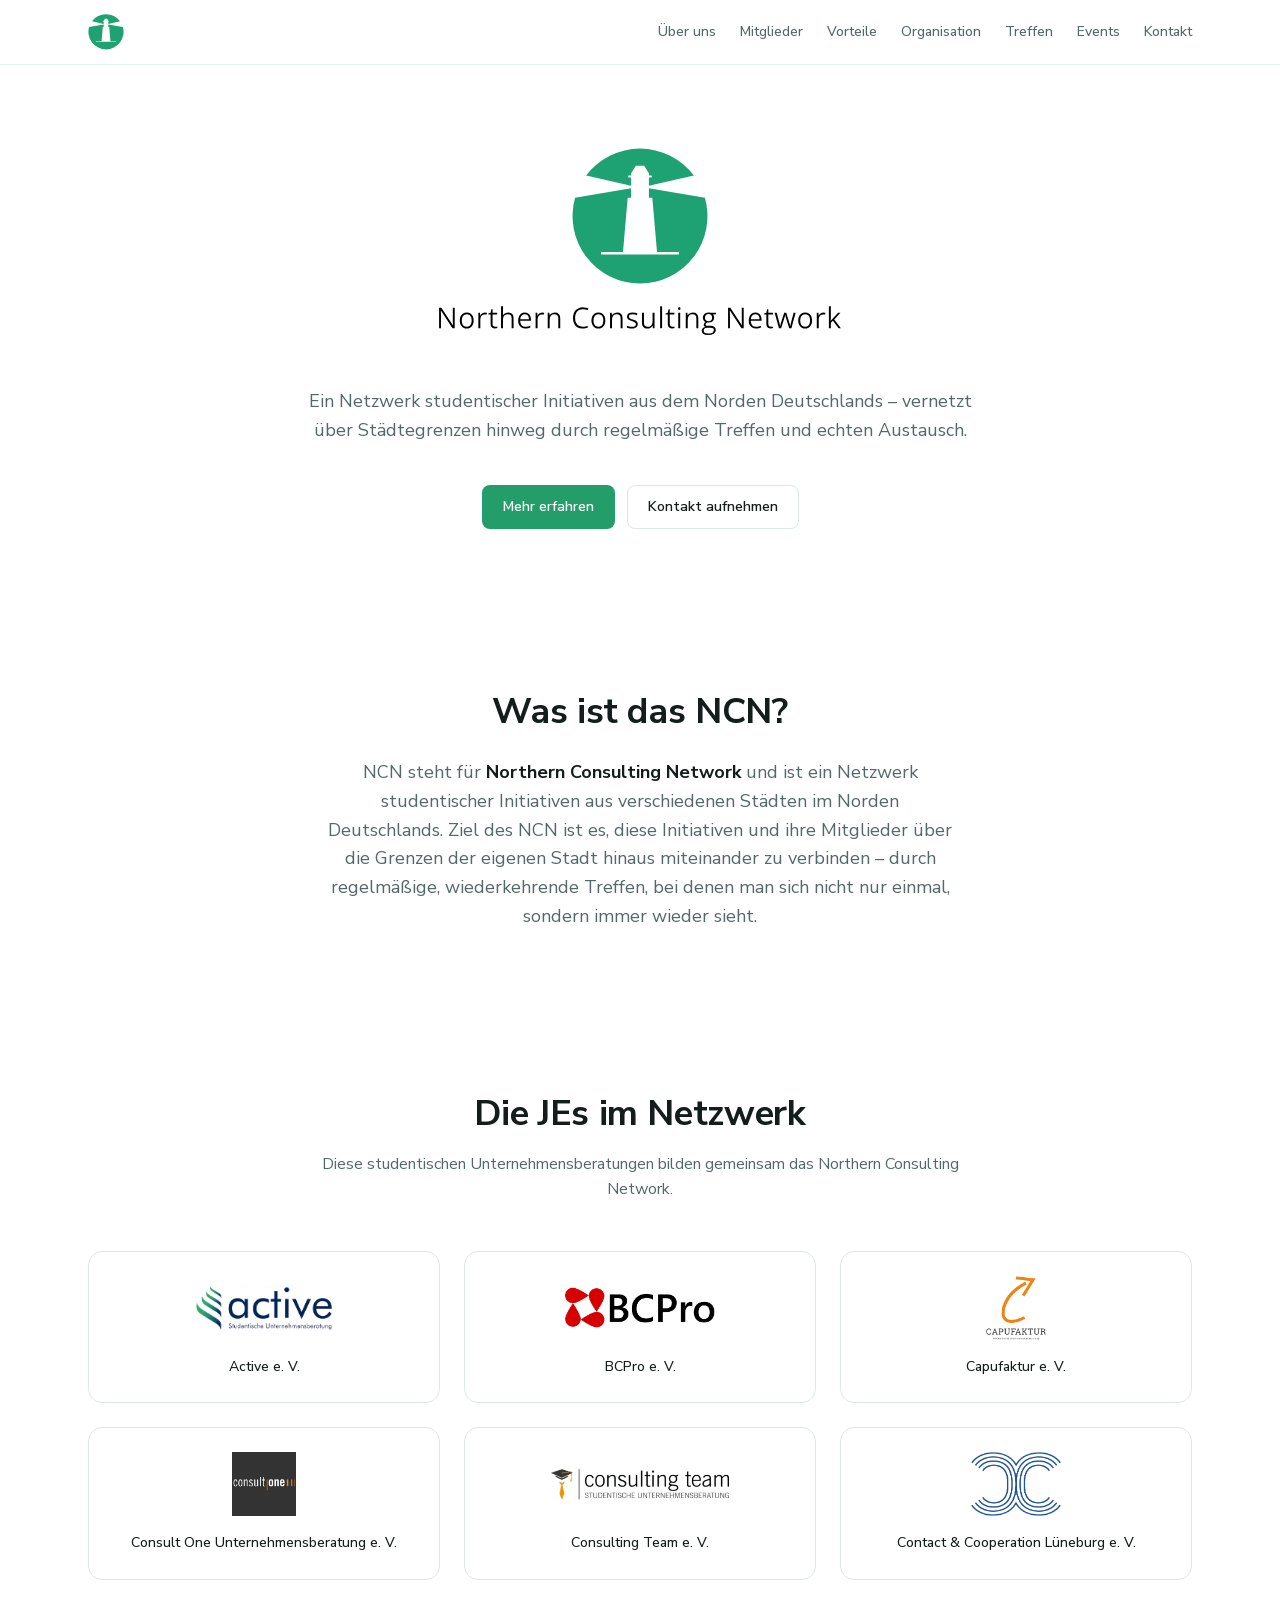
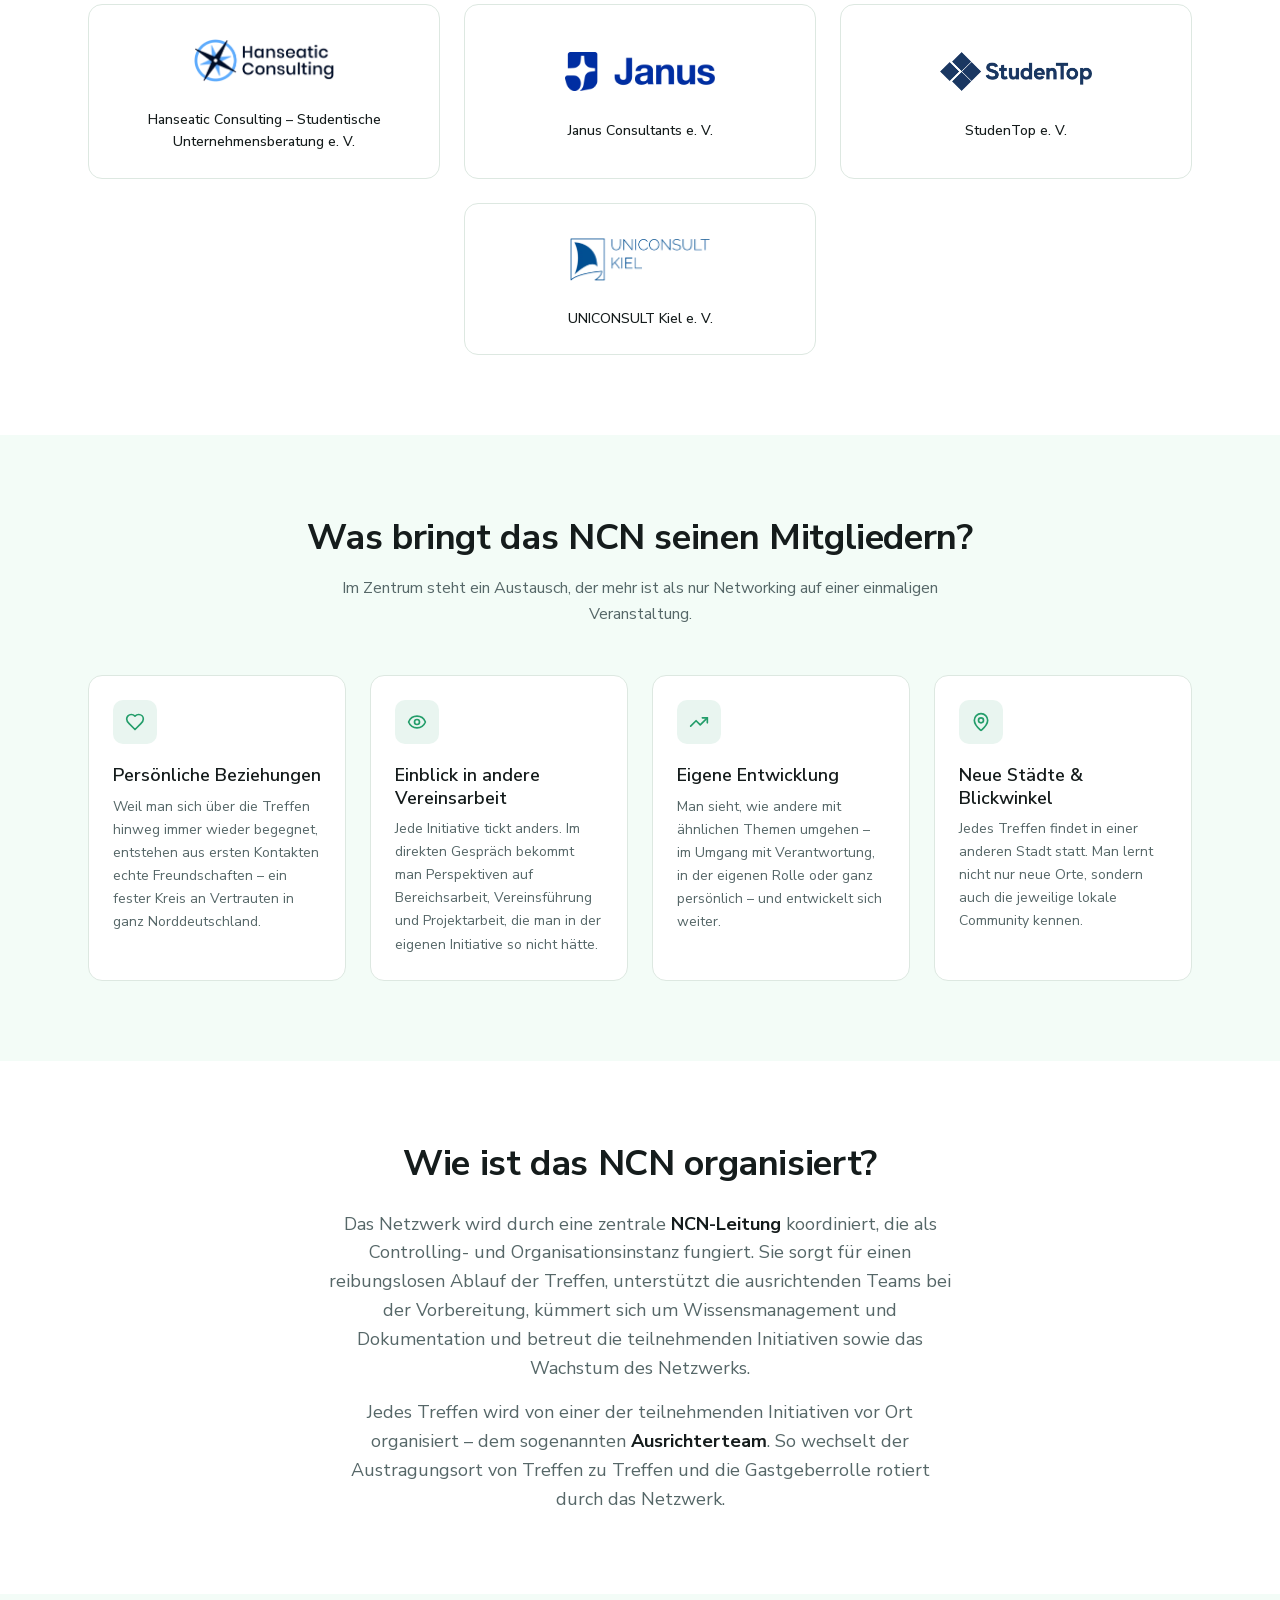
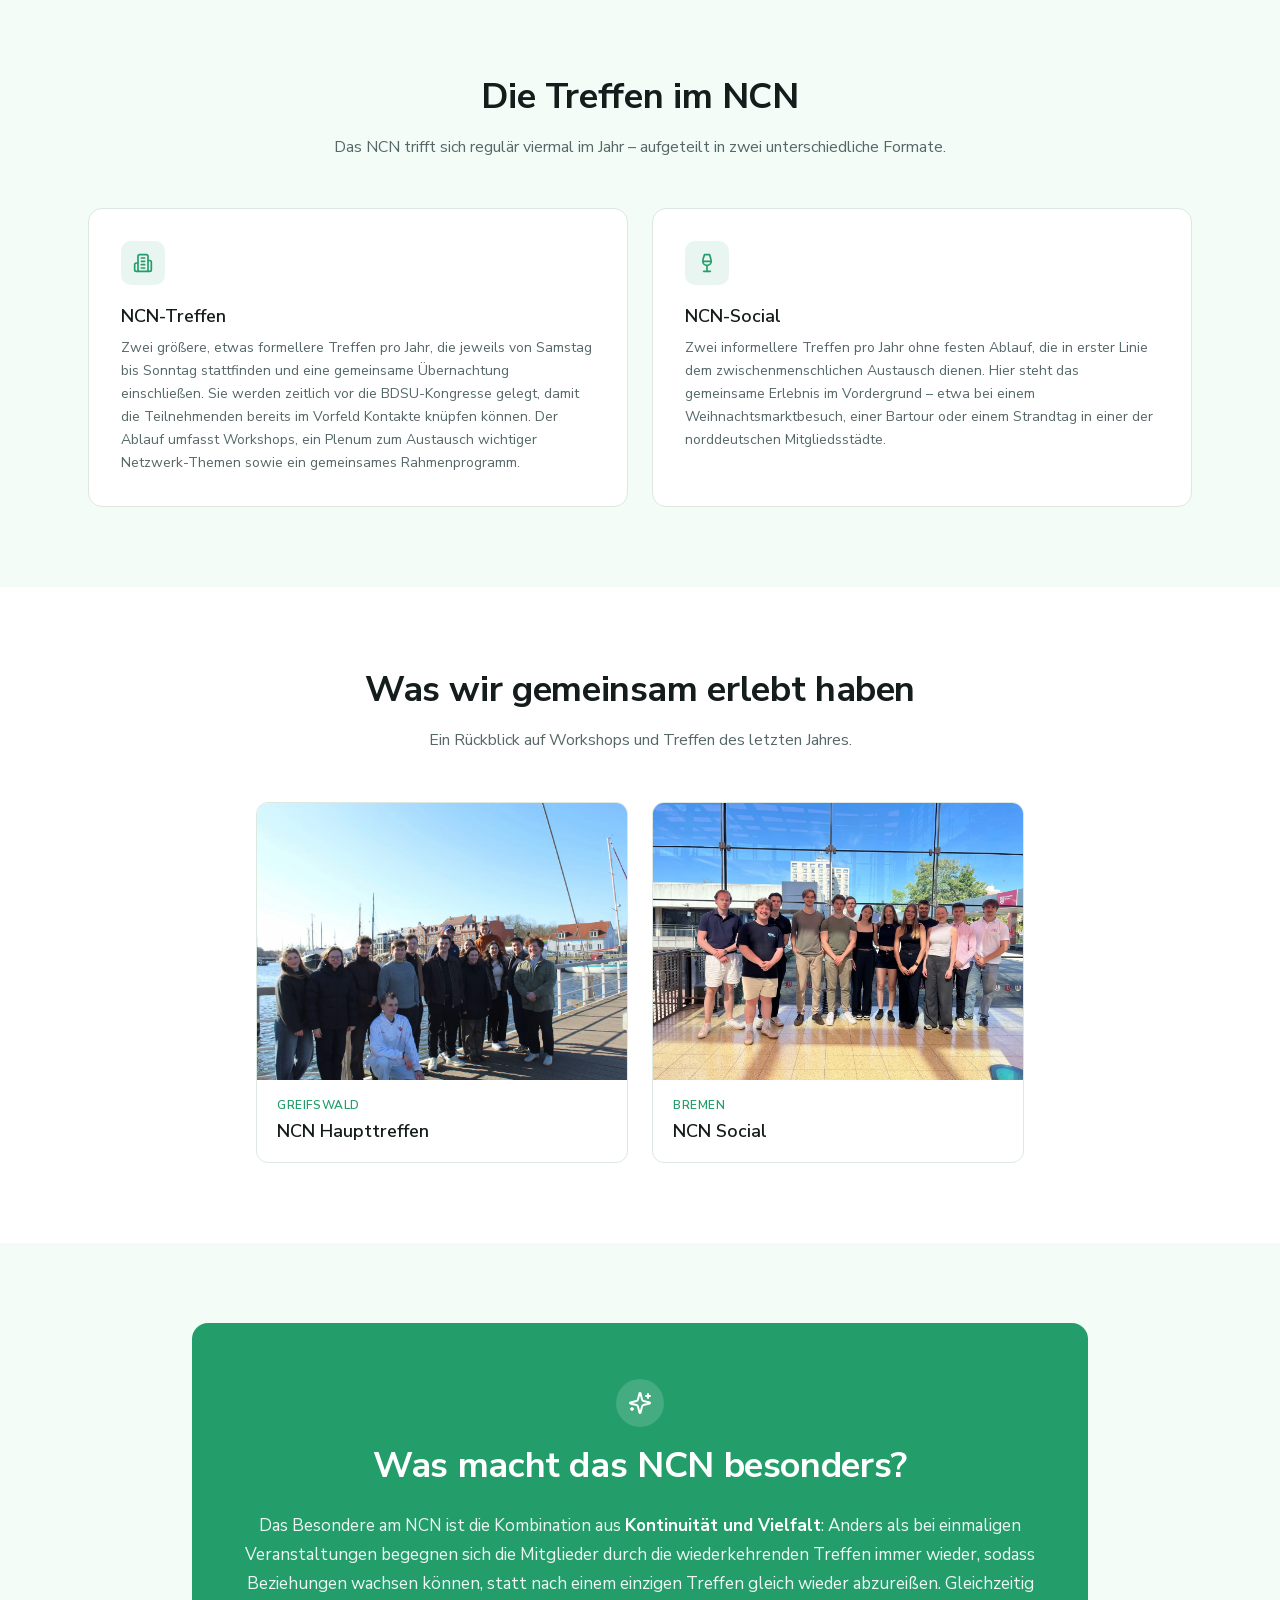
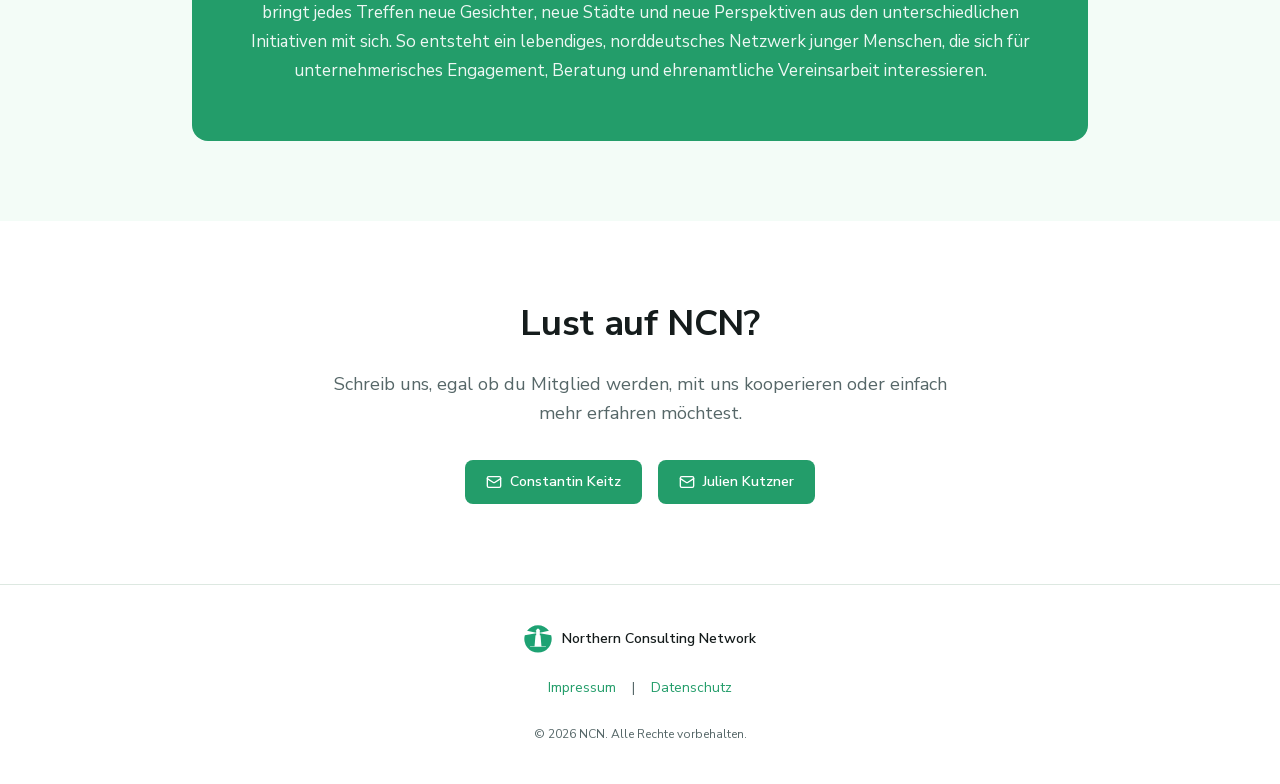
==== commit 06b56290: "Serve site imagery as WebP" ====
--- a/index.html
+++ b/index.html
@@ -68,43 +68,43 @@
       </div>
       <div class="members">
         <a class="card member" href="https://www.active-bremen.de/" target="_blank" rel="noopener">
-          <div class="member__logo"><img src="assets/logos/active.png?v=f4d174d3" style="--h:44" alt="Active e. V. Logo" loading="lazy"></div>
+          <div class="member__logo"><img src="assets/logos/active.webp?v=f4d174d3" style="--h:44" alt="Active e. V. Logo" loading="lazy"></div>
           <p>Active e.&nbsp;V.</p>
         </a>
         <a class="card member" href="https://bcpro.de/" target="_blank" rel="noopener">
-          <div class="member__logo"><img src="assets/logos/bcpro.png?v=b024d900" style="--h:41" alt="BCPro e. V. Logo" loading="lazy"></div>
+          <div class="member__logo"><img src="assets/logos/bcpro.webp?v=b024d900" style="--h:41" alt="BCPro e. V. Logo" loading="lazy"></div>
           <p>BCPro e.&nbsp;V.</p>
         </a>
         <a class="card member" href="https://www.capufaktur.de/" target="_blank" rel="noopener">
-          <div class="member__logo"><img src="assets/logos/capufaktur.png?v=99de33fe" style="--h:64" alt="Capufaktur e. V. Logo" loading="lazy"></div>
+          <div class="member__logo"><img src="assets/logos/capufaktur.webp?v=99de33fe" style="--h:64" alt="Capufaktur e. V. Logo" loading="lazy"></div>
           <p>Capufaktur e.&nbsp;V.</p>
         </a>
         <a class="card member" href="https://consult-one.de/" target="_blank" rel="noopener">
-          <div class="member__logo"><img src="assets/logos/consultone.png?v=966286f8" style="--h:64" alt="Consult One Unternehmensberatung e. V. Logo" loading="lazy"></div>
+          <div class="member__logo"><img src="assets/logos/consultone.webp?v=966286f8" style="--h:64" alt="Consult One Unternehmensberatung e. V. Logo" loading="lazy"></div>
           <p>Consult One Unternehmensberatung e.&nbsp;V.</p>
         </a>
         <a class="card member" href="https://www.consulting-team.eu/" target="_blank" rel="noopener">
-          <div class="member__logo"><img src="assets/logos/consulting-team.png?v=24a1768d" style="--h:33" alt="Consulting Team e. V. Logo" loading="lazy"></div>
+          <div class="member__logo"><img src="assets/logos/consulting-team.webp?v=24a1768d" style="--h:33" alt="Consulting Team e. V. Logo" loading="lazy"></div>
           <p>Consulting Team e.&nbsp;V.</p>
         </a>
         <a class="card member" href="https://www.contact-cooperation.de/" target="_blank" rel="noopener">
-          <div class="member__logo"><img src="assets/logos/cc.png?v=7763e358" style="--h:64" alt="Contact &amp; Cooperation Lüneburg e. V. Logo" loading="lazy"></div>
+          <div class="member__logo"><img src="assets/logos/cc.webp?v=7763e358" style="--h:64" alt="Contact &amp; Cooperation Lüneburg e. V. Logo" loading="lazy"></div>
           <p>Contact &amp; Cooperation Lüneburg e.&nbsp;V.</p>
         </a>
         <a class="card member" href="https://hanseaticconsulting.de/" target="_blank" rel="noopener">
-          <div class="member__logo"><img src="assets/logos/hanseatic.png?v=5ed2c6f8" style="--h:43" alt="Hanseatic Consulting – Studentische Unternehmensberatung e. V. Logo" loading="lazy"></div>
+          <div class="member__logo"><img src="assets/logos/hanseatic.webp?v=5ed2c6f8" style="--h:43" alt="Hanseatic Consulting – Studentische Unternehmensberatung e. V. Logo" loading="lazy"></div>
           <p>Hanseatic Consulting – Studentische Unternehmensberatung e.&nbsp;V.</p>
         </a>
         <a class="card member" href="https://janus-consultants.de/" target="_blank" rel="noopener">
-          <div class="member__logo"><img src="assets/logos/janus.png?v=f2f99b27" style="--h:39" alt="Janus Consultants e. V. Logo" loading="lazy"></div>
+          <div class="member__logo"><img src="assets/logos/janus.webp?v=f2f99b27" style="--h:39" alt="Janus Consultants e. V. Logo" loading="lazy"></div>
           <p>Janus Consultants e.&nbsp;V.</p>
         </a>
         <a class="card member" href="https://studentop.de/" target="_blank" rel="noopener">
-          <div class="member__logo"><img src="assets/logos/studentop.png?v=8f121d88" style="--h:39" alt="StudenTop e. V. Logo" loading="lazy"></div>
+          <div class="member__logo"><img src="assets/logos/studentop.webp?v=8f121d88" style="--h:39" alt="StudenTop e. V. Logo" loading="lazy"></div>
           <p>StudenTop e.&nbsp;V.</p>
         </a>
         <a class="card member" href="https://uniconsult-kiel.de/" target="_blank" rel="noopener">
-          <div class="member__logo"><img src="assets/logos/uniconsult.png?v=c9730a0a" style="--h:43" alt="UNICONSULT Kiel e. V. Logo" loading="lazy"></div>
+          <div class="member__logo"><img src="assets/logos/uniconsult.webp?v=c9730a0a" style="--h:43" alt="UNICONSULT Kiel e. V. Logo" loading="lazy"></div>
           <p>UNICONSULT Kiel e.&nbsp;V.</p>
         </a>
       </div>
@@ -183,14 +183,14 @@
       </div>
       <div class="events">
         <article class="card event">
-          <div class="event__img"><img src="assets/events/greifswald.jpg" alt="NCN Haupttreffen" loading="lazy"></div>
+          <div class="event__img"><img src="assets/events/greifswald.webp" alt="NCN Haupttreffen" loading="lazy"></div>
           <div class="event__body">
             <p class="event__city">Greifswald</p>
             <h3>NCN Haupttreffen</h3>
           </div>
         </article>
         <article class="card event">
-          <div class="event__img"><img src="assets/events/bremen.jpg" alt="NCN Social" loading="lazy"></div>
+          <div class="event__img"><img src="assets/events/bremen.webp" alt="NCN Social" loading="lazy"></div>
           <div class="event__body">
             <p class="event__city">Bremen</p>
             <h3>NCN Social</h3>
